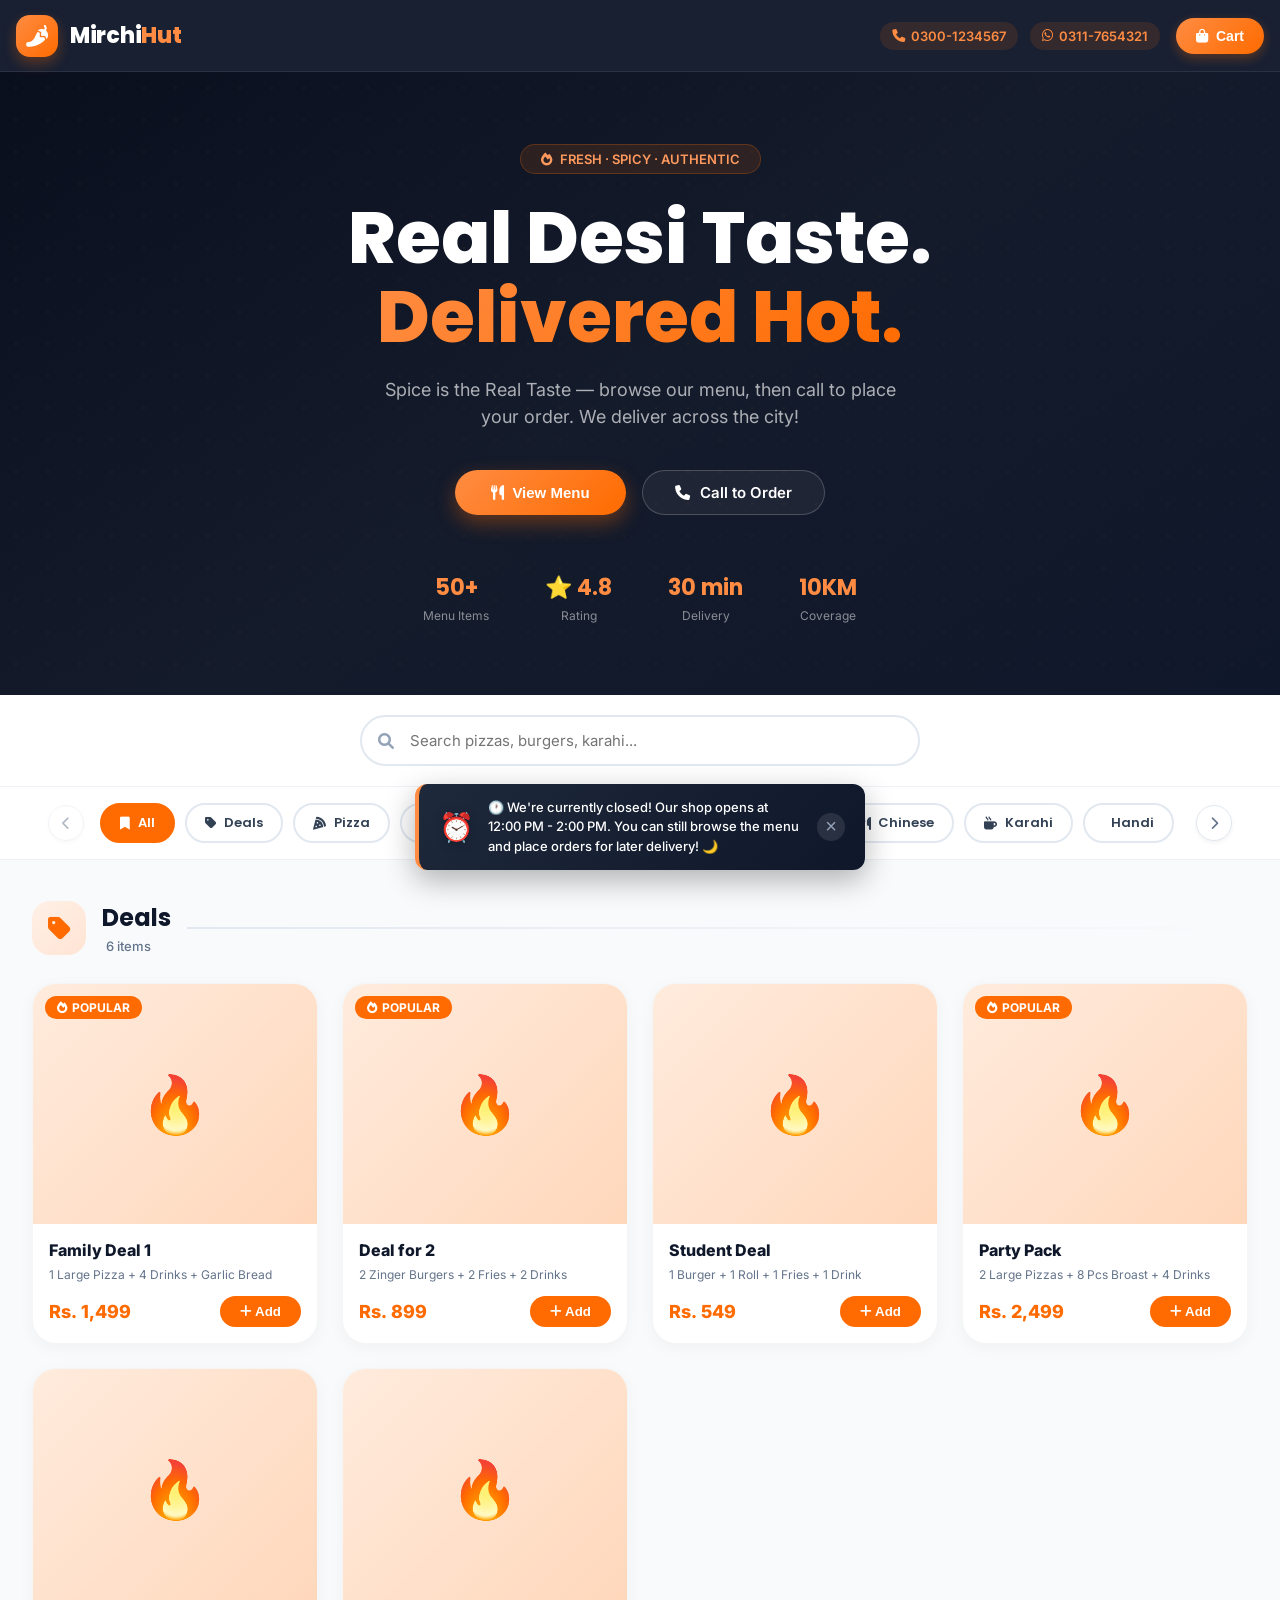
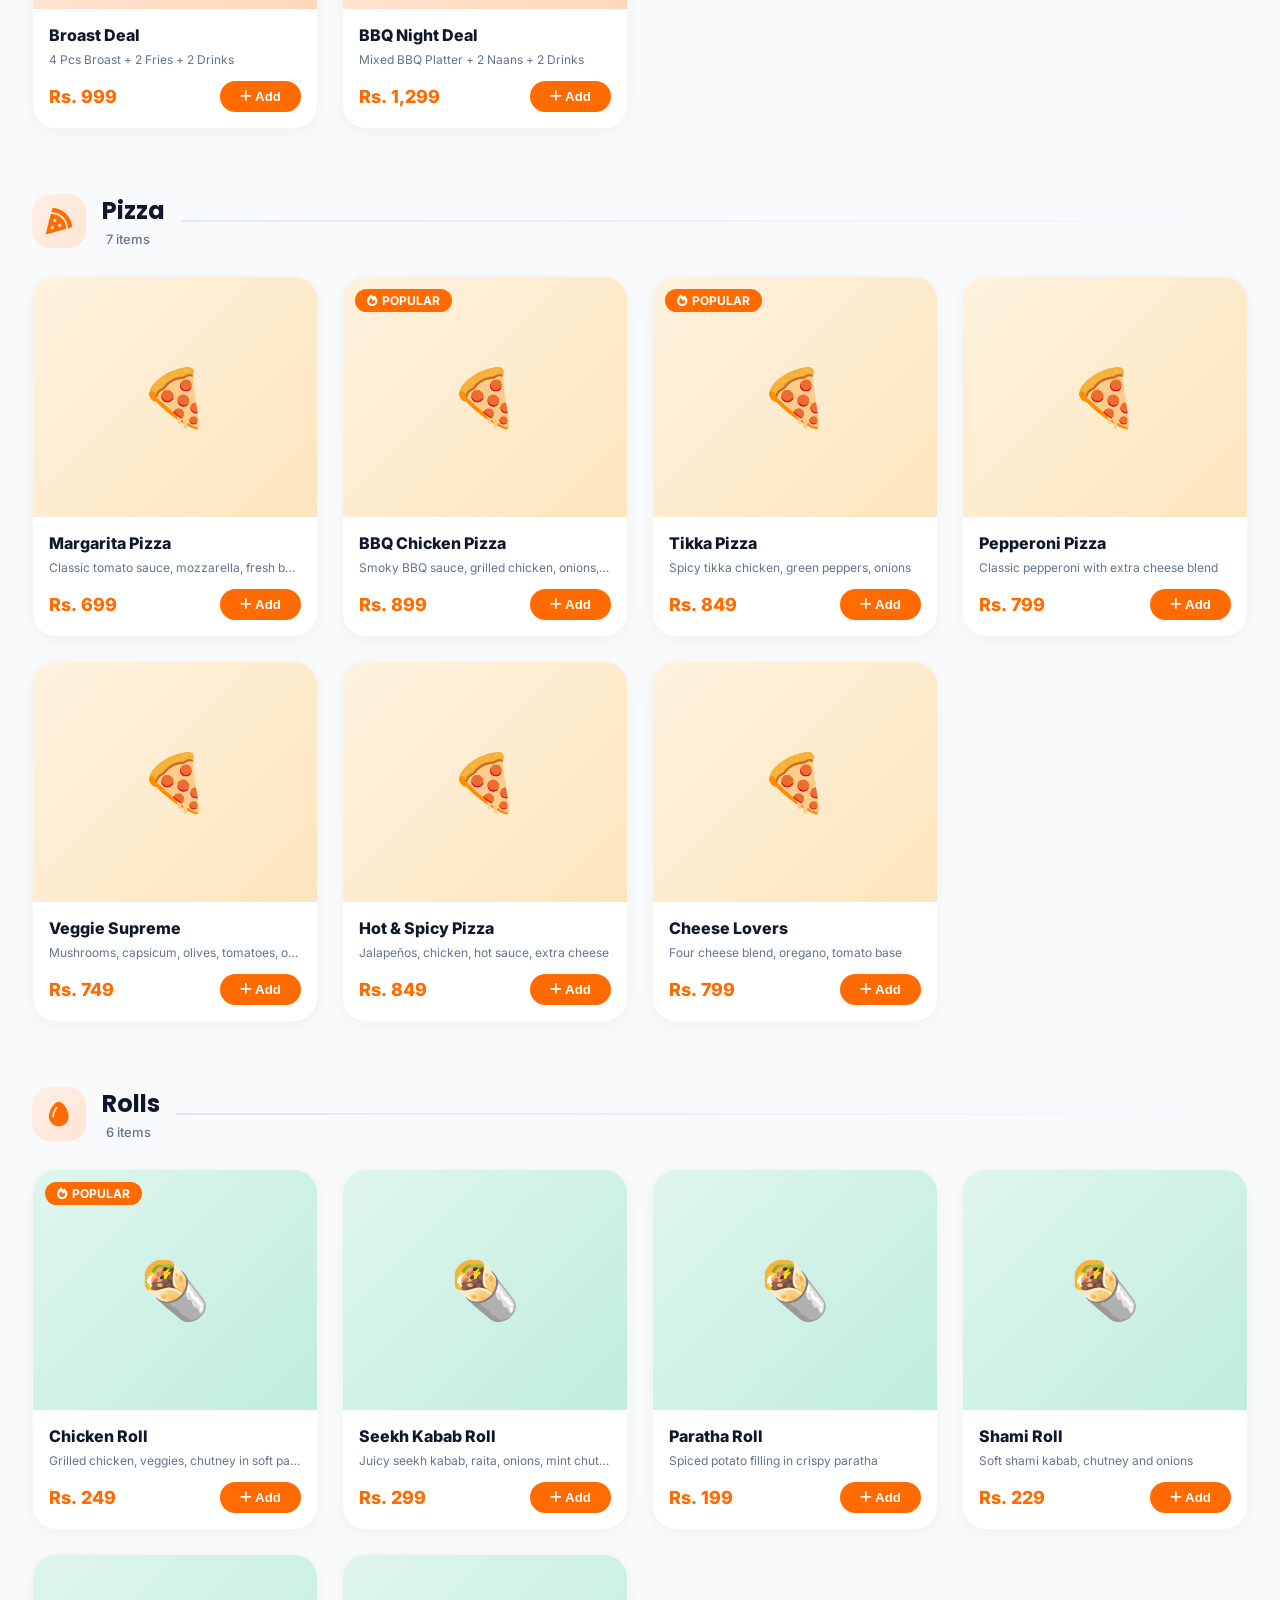
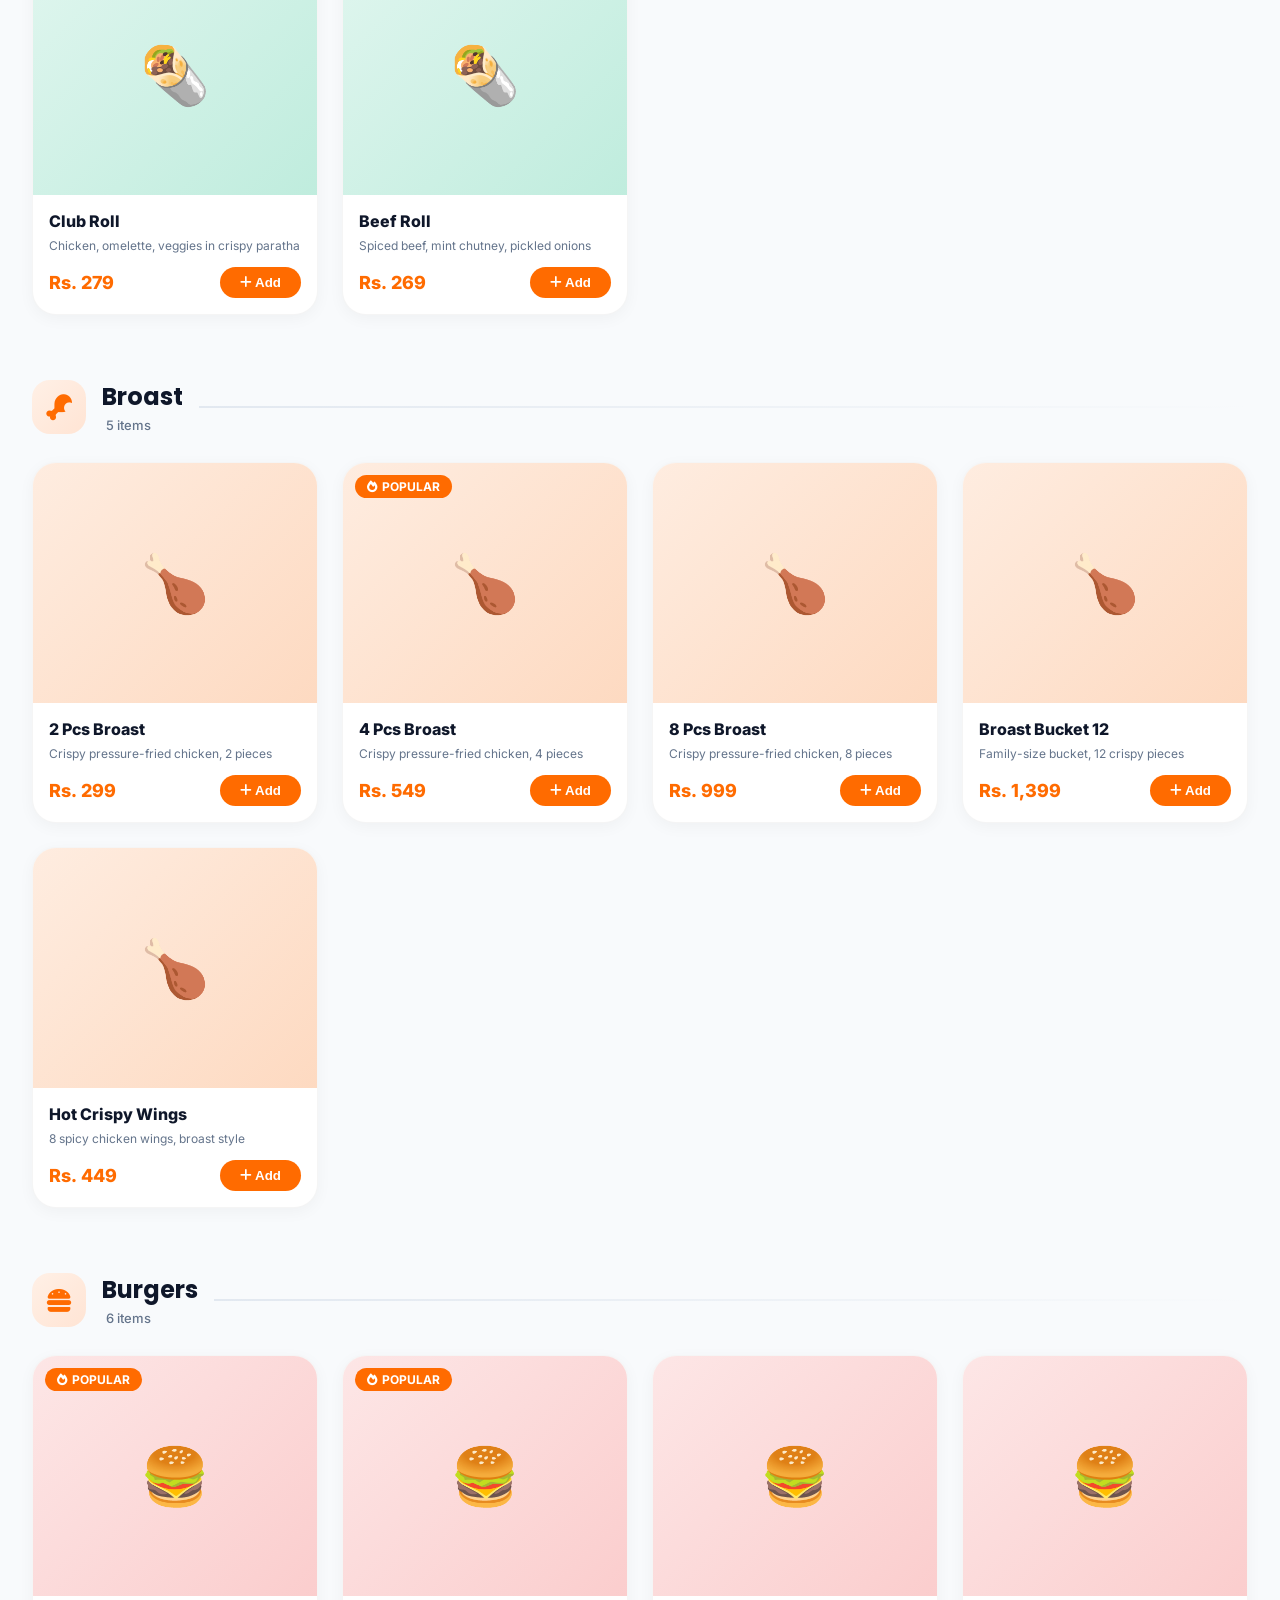
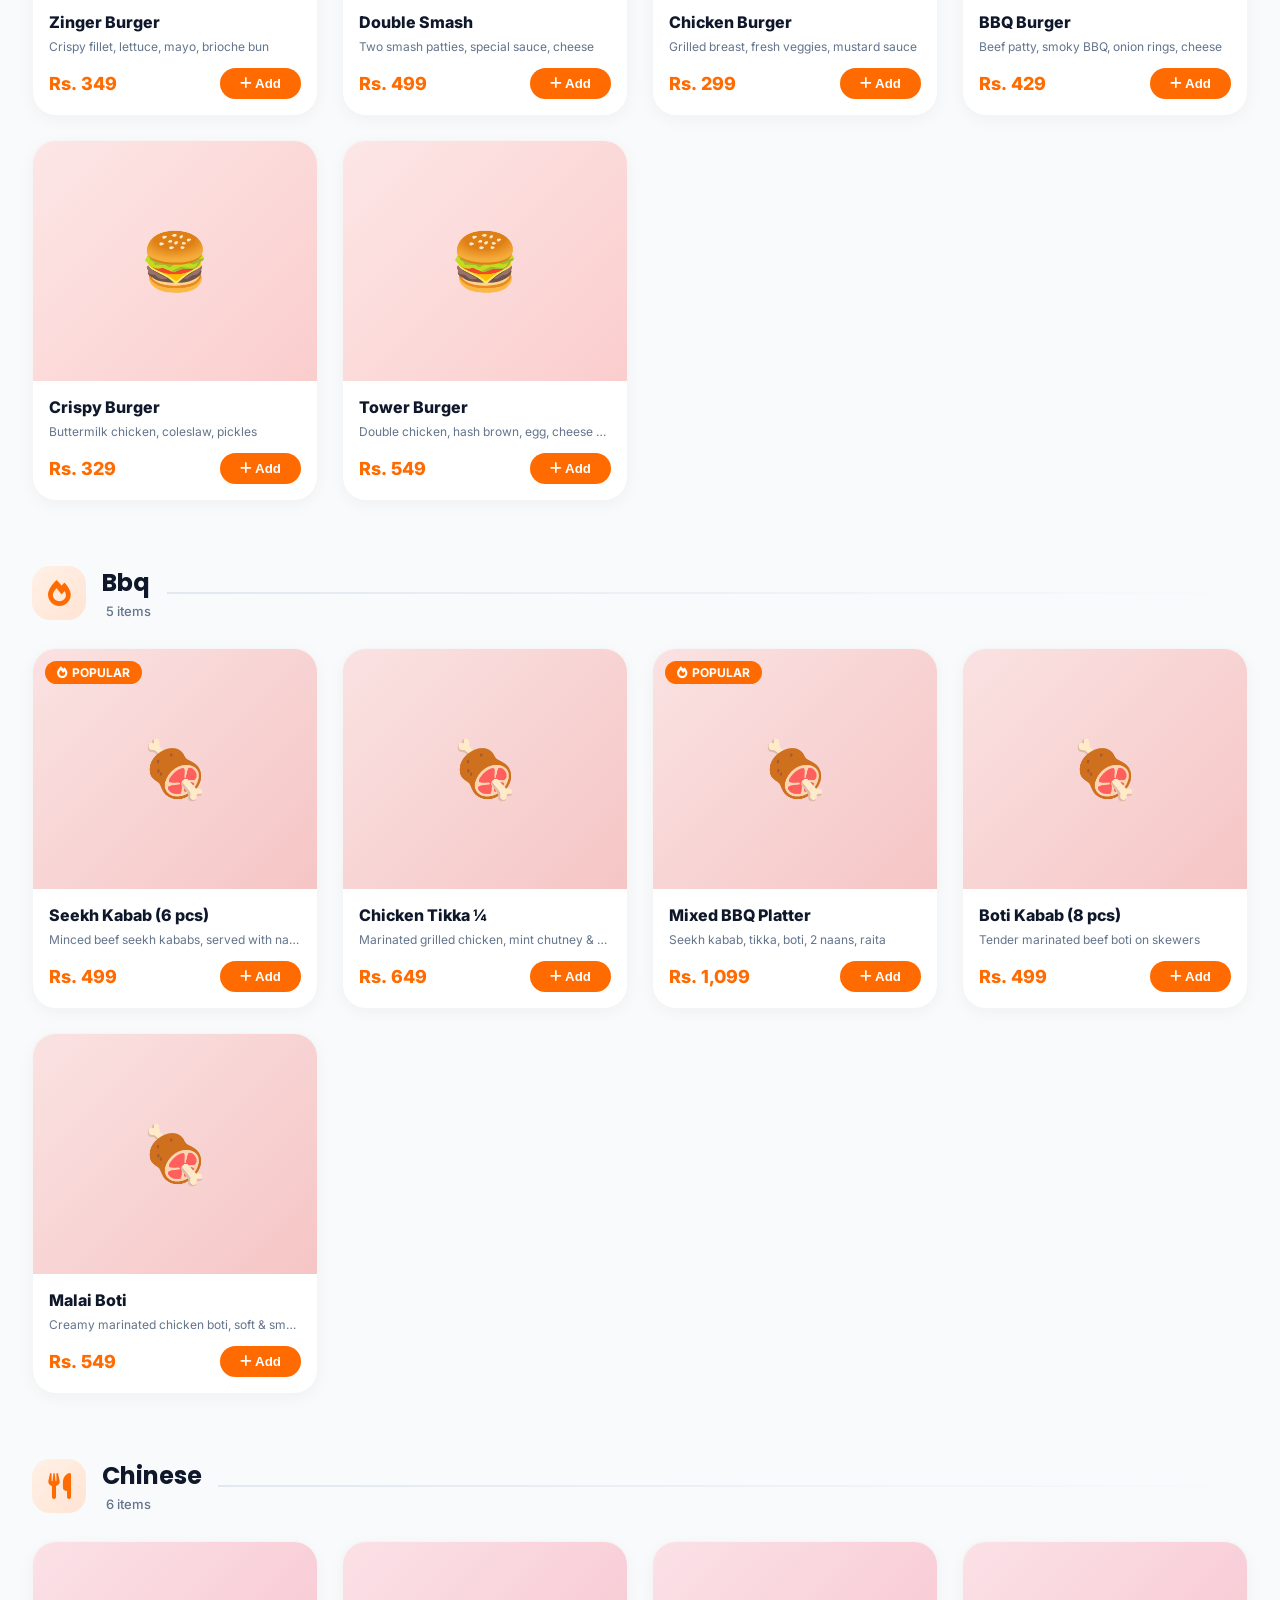
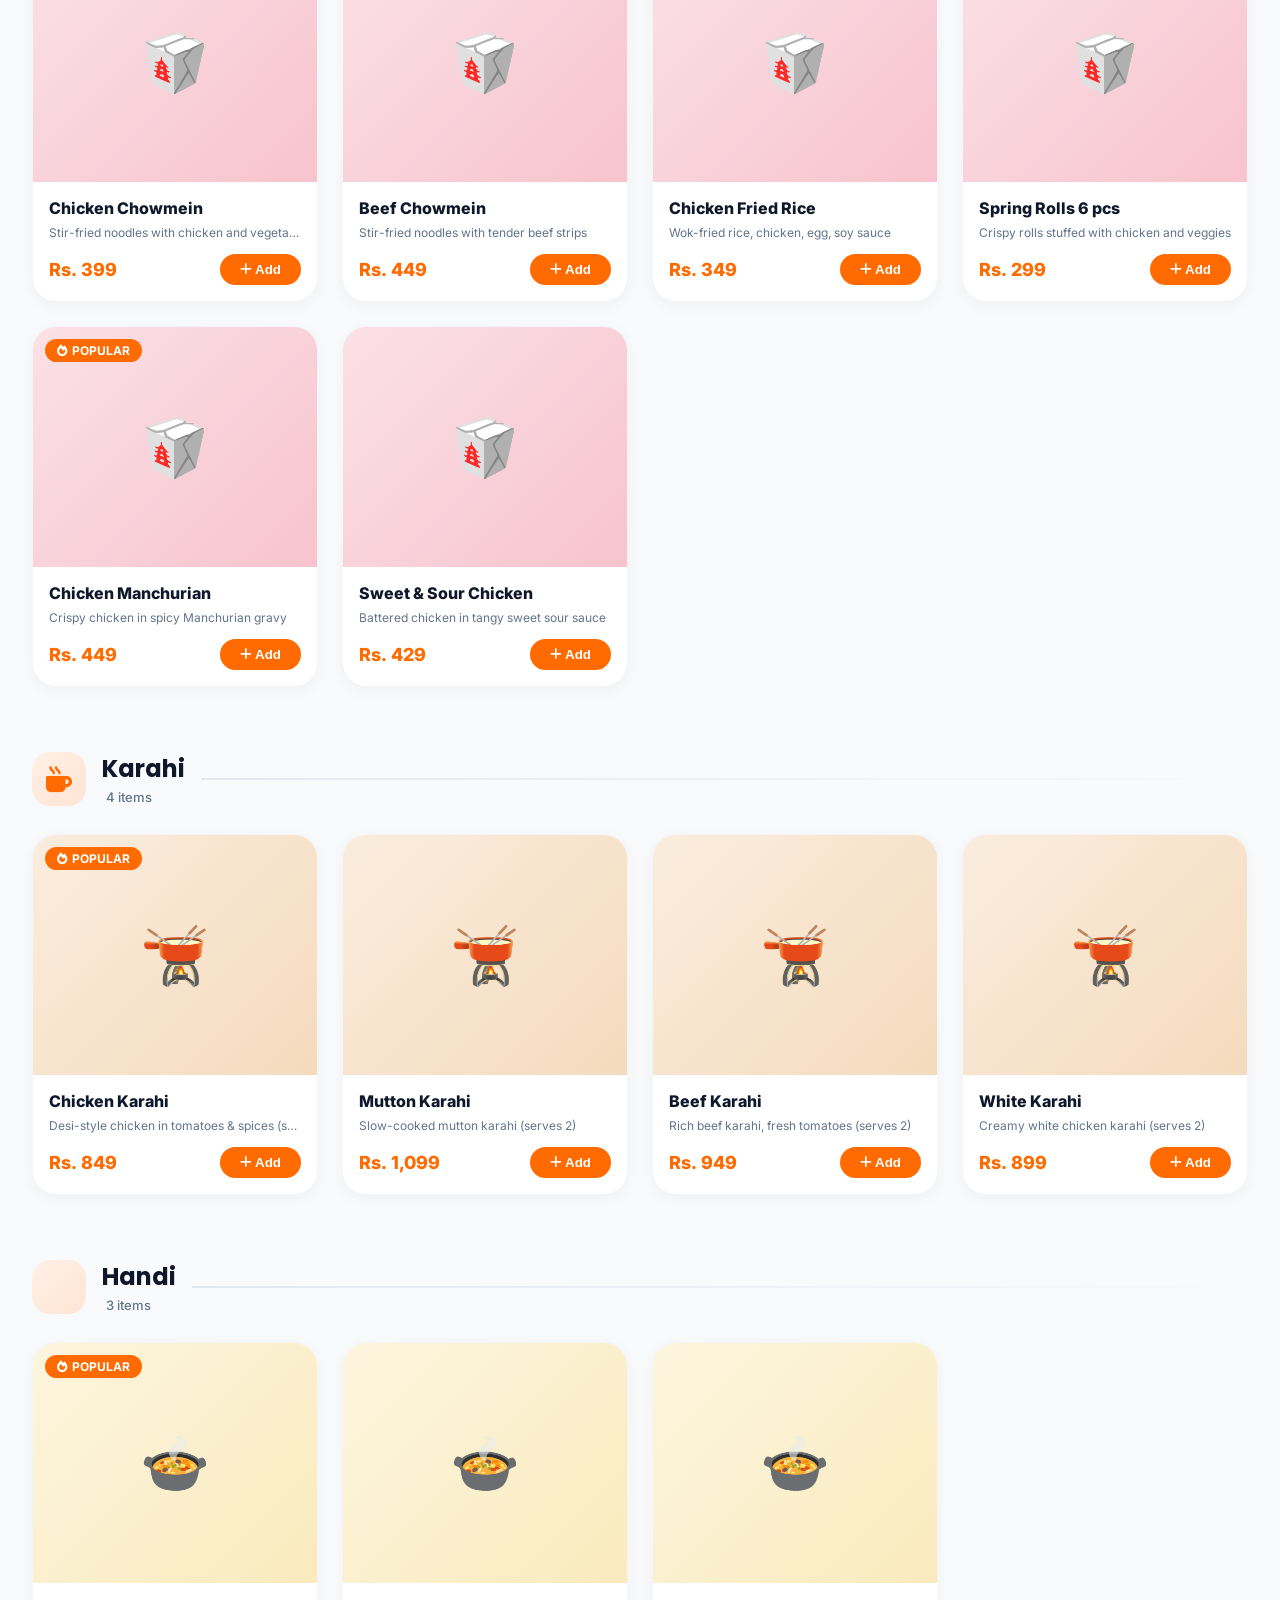
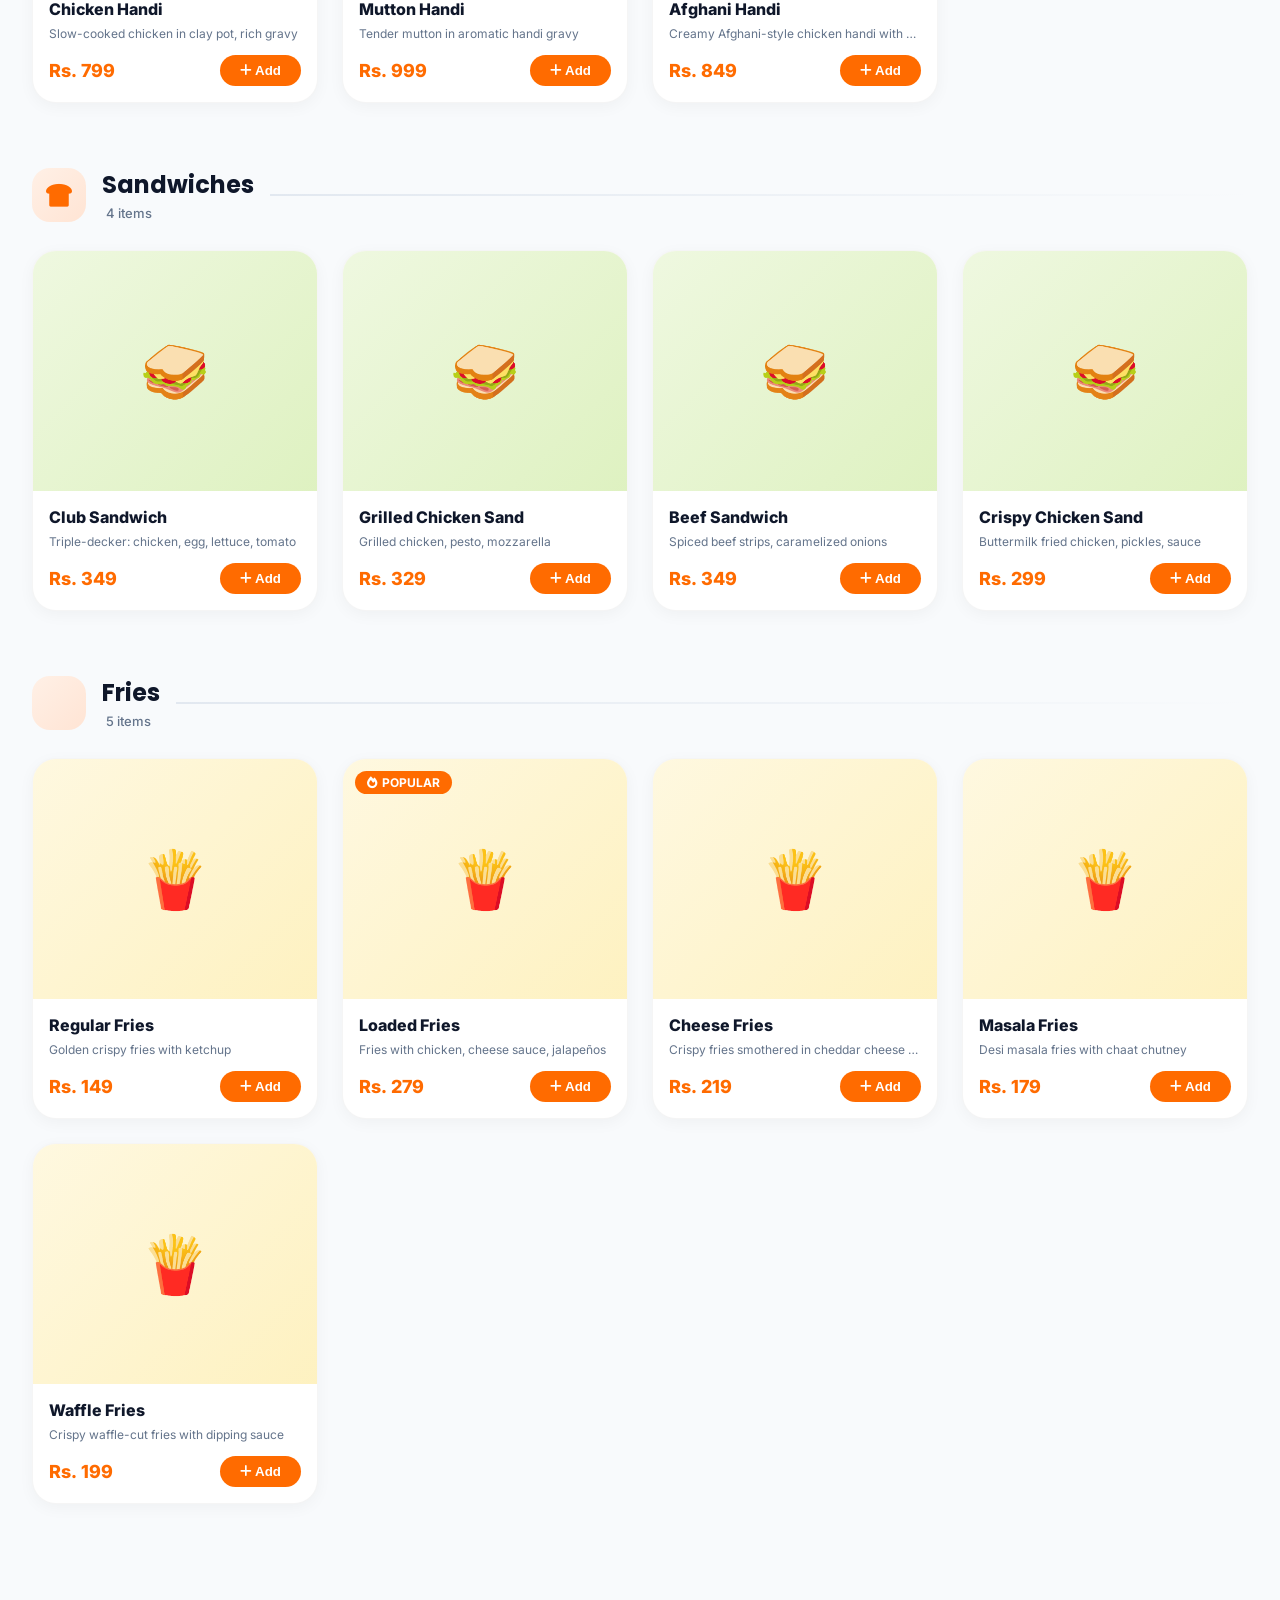
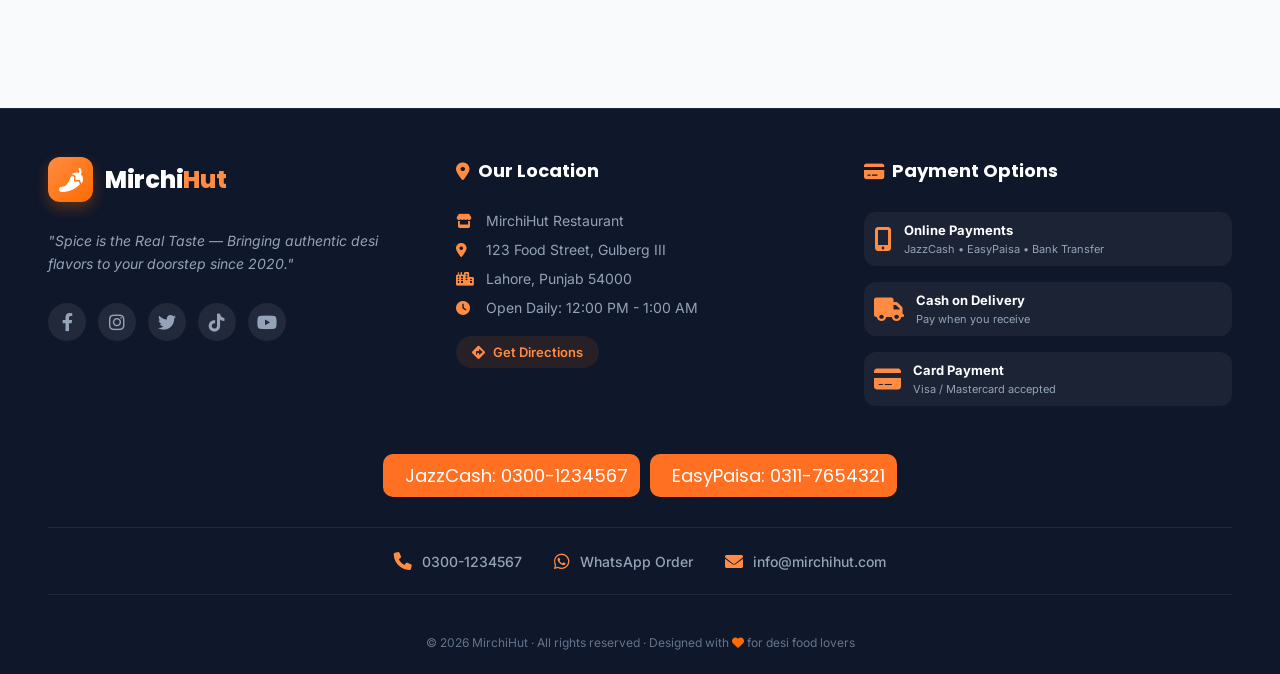
==== index.html @ aa1eb2e1 "Initial commit" ====
<!DOCTYPE html>
<html lang="en">

<head>
    <meta charset="UTF-8">
    <meta name="viewport" content="width=device-width, initial-scale=1.0, viewport-fit=cover">
    <title>MirchiHut | Premium Desi Fast Food</title>
    <!-- Google Fonts: Poppins & Inter -->
    <link
        href="https://fonts.googleapis.com/css2?family=Inter:opsz,wght@14..32,400;14..32,500;14..32,600;14..32,700;14..32,800&family=Poppins:wght@600;700;800;900&display=swap"
        rel="stylesheet">
    <!-- Font Awesome 6 (Free Icons) -->
    <link rel="stylesheet" href="https://cdnjs.cloudflare.com/ajax/libs/font-awesome/6.0.0-beta3/css/all.min.css">
    <!-- Main Stylesheet -->
    <link rel="stylesheet" href="style.css">
</head>

<body>
    <!-- Static Header -->
    <header id="mainHeader">
        <div class="header-container">
            <a href="#" id="logoLink" class="logo-link">
                <div class="logo-icon">
                    <i class="fas fa-pepper-hot"></i>
                </div>
                <span class="logo-text">Mirchi<span class="logo-highlight">Hut</span></span>
            </a>

            <div class="header-actions">
                <div class="contact-numbers desktop-only">
                    <a href="tel:0300-1234567" class="contact-link"><i class="fas fa-phone-alt"></i> 0300-1234567</a>
                    <a href="tel:0311-7654321" class="contact-link"><i class="fab fa-whatsapp"></i> 0311-7654321</a>
                </div>
                <button id="cartOpenBtn" class="cart-btn">
                    <i class="fas fa-shopping-bag"></i>
                    <span class="cart-text desktop-only">Cart</span>
                    <span id="cartBadge" class="cart-badge">0</span>
                </button>
                <button id="hamburgerBtn" class="hamburger-btn mobile-only"><i class="fas fa-bars"></i></button>
            </div>
        </div>
    </header>

    <!-- Mobile Drawer (hidden by default, shown via JS) -->
    <div id="mobileDrawer" class="mobile-drawer" style="display: none;">
        <div class="drawer-overlay"></div>
        <div class="drawer-content">
            <div class="drawer-header">
                <span class="drawer-logo"><i class="fas fa-pepper-hot"></i> MirchiHut</span>
                <button id="closeMobileNav" class="close-drawer-btn"><i class="fas fa-times"></i></button>
            </div>
            <div id="mobileNavLinks" class="drawer-links"></div>
            <div class="drawer-footer">
                <a href="tel:0300-1234567" class="drawer-contact"><i class="fas fa-phone-alt"></i> 0300-1234567</a>
                <a href="tel:0311-7654321" class="drawer-contact"><i class="fab fa-whatsapp"></i> 0311-7654321</a>
            </div>
        </div>
    </div>

    <!-- Static Hero Section -->
    <section id="heroSection" class="hero-section">
        <div class="hero-bg-pattern"></div>
        <div class="hero-content">
            <div class="hero-badge"><i class="fas fa-fire"></i> FRESH · SPICY · AUTHENTIC</div>
            <h1 class="hero-title">Real Desi Taste.<br /><span class="hero-highlight">Delivered Hot.</span></h1>
            <p class="hero-subtitle">Spice is the Real Taste — browse our menu, then call to place your order. We
                deliver across the city!</p>
            <div class="hero-buttons">
                <button id="heroMenuBtn" class="btn-primary"><i class="fas fa-utensils"></i> View Menu</button>
                <a href="tel:0300-1234567" class="btn-secondary"><i class="fas fa-phone-alt"></i> Call to Order</a>
            </div>
            <div class="hero-stats">
                <div><span class="stat-value">50+</span><span class="stat-label">Menu Items</span></div>
                <div><span class="stat-value">⭐ 4.8</span><span class="stat-label">Rating</span></div>
                <div><span class="stat-value">30 min</span><span class="stat-label">Delivery</span></div>
                <div><span class="stat-value">10KM</span><span class="stat-label">Coverage</span></div>
            </div>
        </div>
    </section>

    <!-- Static Search Bar -->
    <div class="search-section">
        <div class="search-container">
            <i class="fas fa-search search-icon"></i>
            <input type="text" id="searchInput" placeholder="Search pizzas, burgers, karahi..." class="search-input">
            <button id="clearSearch" class="clear-search-btn" style="display: none;"><i
                    class="fas fa-times"></i></button>
        </div>
    </div>

    <!-- Static Category Filter Bar -->
    <div class="category-bar">
        <button class="category-scroll-btn left" id="categoryScrollLeft" aria-label="Scroll left">
            <i class="fas fa-chevron-left"></i>
        </button>
        <div id="categoryFilters" class="category-filters no-scrollbar"></div>
        <button class="category-scroll-btn right" id="categoryScrollRight" aria-label="Scroll right">
            <i class="fas fa-chevron-right"></i>
        </button>
    </div>

    <!-- Dynamic Menu Container (populated by JS) -->
    <main id="menuContainer" class="menu-container">
        <div class="loading-spinner"><i class="fas fa-spinner fa-pulse"></i> Loading menu...</div>
    </main>

    <!-- Static Footer -->
    <!-- Enhanced Footer -->
    <footer class="site-footer">
        <div class="footer-container">
            <div class="footer-grid">
                <!-- Brand & Motto Column -->
                <div class="footer-column">
                    <div class="footer-logo">
                        <div class="logo-icon">
                            <i class="fas fa-pepper-hot"></i>
                        </div>
                        <span class="logo-text">Mirchi<span class="logo-highlight">Hut</span></span>
                    </div>
                    <p class="footer-motto">"Spice is the Real Taste — Bringing authentic desi flavors to your doorstep
                        since 2020."</p>
                    <div class="footer-social">
                        <a href="#" class="social-link" aria-label="Facebook"><i class="fab fa-facebook-f"></i></a>
                        <a href="#" class="social-link" aria-label="Instagram"><i class="fab fa-instagram"></i></a>
                        <a href="#" class="social-link" aria-label="Twitter"><i class="fab fa-twitter"></i></a>
                        <a href="#" class="social-link" aria-label="TikTok"><i class="fab fa-tiktok"></i></a>
                        <a href="#" class="social-link" aria-label="YouTube"><i class="fab fa-youtube"></i></a>
                    </div>
                </div>

                <!-- Shop Location Column -->
                <div class="footer-column">
                    <h3 class="footer-title"><i class="fas fa-map-marker-alt"></i> Our Location</h3>
                    <div class="footer-address">
                        <p><i class="fas fa-store"></i> MirchiHut Restaurant</p>
                        <p><i class="fas fa-location-dot"></i> 123 Food Street, Gulberg III</p>
                        <p><i class="fas fa-city"></i> Lahore, Punjab 54000</p>
                        <p><i class="fas fa-clock"></i> Open Daily: 12:00 PM - 1:00 AM</p>
                    </div>
                    <div class="footer-map">
                        <a href="#" class="map-link"><i class="fas fa-directions"></i> Get Directions</a>
                    </div>
                </div>

                <!-- Payment Methods Column -->
                <div class="footer-column">
                    <h3 class="footer-title"><i class="fas fa-credit-card"></i> Payment Options</h3>
                    <div class="payment-methods">
                        <div class="payment-item">
                            <i class="fas fa-mobile-alt"></i>
                            <div>
                                <strong>Online Payments</strong>
                                <span>JazzCash • EasyPaisa • Bank Transfer</span>
                            </div>
                        </div>
                        <div class="payment-item">
                            <i class="fas fa-truck"></i>
                            <div>
                                <strong>Cash on Delivery</strong>
                                <span>Pay when you receive</span>
                            </div>
                        </div>
                        <div class="payment-item">
                            <i class="fas fa-credit-card"></i>
                            <div>
                                <strong>Card Payment</strong>
                                <span>Visa / Mastercard accepted</span>
                            </div>
                        </div>
                    </div>
                </div>

                <!-- Quick Links & Contact Column -->
                <!-- <div class="footer-column">
                    <h3 class="footer-title"><i class="fas fa-link"></i> Quick Links</h3>
                    <ul class="footer-links">
                        <li><a href="#heroSection"><i class="fas fa-home"></i> Home</a></li>
                        <li><a href="#" id="footerMenuLink"><i class="fas fa-utensils"></i> Our Menu</a></li>
                        <li><a href="#"><i class="fas fa-tag"></i> Offers & Deals</a></li>
                        <li><a href="#"><i class="fas fa-star"></i> Reviews</a></li>
                        <li><a href="#"><i class="fas fa-question-circle"></i> FAQ</a></li>
                        <li><a href="#"><i class="fas fa-shield-alt"></i> Privacy Policy</a></li>
                    </ul>
                </div> -->
            </div>
            <div class="qr-codes">
                <div class="qr-item">
                    <i class="fab fa-jazzcash"></i>
                    <span>JazzCash: 0300-1234567</span>
                </div>
                <div class="qr-item">
                    <i class="fab fa-easypaisa"></i>
                    <span>EasyPaisa: 0311-7654321</span>
                </div>
            </div>

            <!-- Contact Bar -->
            <div class="footer-contact-bar">
                <div class="contact-item">
                    <i class="fas fa-phone-alt"></i>
                    <a href="tel:0300-1234567">0300-1234567</a>
                </div>
                <div class="contact-item">
                    <i class="fab fa-whatsapp"></i>
                    <a href="https://wa.me/923001234567">WhatsApp Order</a>
                </div>
                <div class="contact-item">
                    <i class="fas fa-envelope"></i>
                    <a href="mailto:info@mirchihut.com">info@mirchihut.com</a>
                </div>
            </div>

            <!-- Copyright -->
            <div class="footer-bottom">
                <p>&copy; 2026 MirchiHut · All rights reserved · Designed with <i class="fas fa-heart"
                        style="color: #ff6b00;"></i> for desi food lovers</p>
            </div>
        </div>
    </footer>

    <!-- Cart Sidebar (hidden by default) -->
    <div id="cartSidebar" class="cart-sidebar" style="display: none;">
        <div class="cart-overlay"></div>
        <div class="cart-content">
            <div class="cart-header">
                <h3><i class="fas fa-shopping-bag"></i> Your Cart</h3>
                <button id="closeCartBtn" class="close-drawer-btn"><i class="fas fa-times"></i></button>
            </div>
            <div id="cartItemsList" class="cart-items-list"></div>
            <div class="cart-footer">
                <div class="cart-total">
                    <span>Total:</span>
                    <span id="cartTotalAmount">Rs. 0</span>
                </div>

                <!-- Checkout Form -->
                <div class="checkout-form" id="checkoutForm" style="display: none;">
                    <div class="form-group">
                        <label><i class="fas fa-user"></i> Full Name</label>
                        <input type="text" id="customerName" placeholder="Enter your full name" class="form-input">
                    </div>
                    <div class="form-group">
                        <label><i class="fas fa-map-marker-alt"></i> Delivery Address</label>
                        <textarea id="customerAddress" placeholder="Enter your complete delivery address"
                            class="form-textarea" rows="2"></textarea>
                    </div>
                    <div class="form-group">
                        <label><i class="fas fa-comment"></i> Special Instructions (Optional)</label>
                        <textarea id="specialInstructions" placeholder="Any special requests?" class="form-textarea"
                            rows="2"></textarea>
                    </div>
                </div>

                <div class="cart-actions">
                    <button id="placeOrderBtn" class="btn-place-order" style="display: none;">
                        <i class="fas fa-check-circle"></i> Place Order
                    </button>
                    <a href="tel:0300-1234567" class="btn-call">
                        <i class="fas fa-phone-alt"></i> Call to Order
                    </a>
                </div>
            </div>
        </div>
    </div>

    <!-- Scroll to Top Button -->
    <button id="scrollTopBtn" class="scroll-top-btn" style="display: none;"><i class="fas fa-arrow-up"></i></button>

    <!-- Product Details Modal -->
    <div id="productModal" class="product-modal" style="display: none;">
        <div class="modal-overlay"></div>
        <div class="modal-container">
            <button class="modal-close-btn" id="closeModalBtn">
                <i class="fas fa-times"></i>
            </button>
            <div class="modal-content" id="modalContent">
                <!-- Dynamic content will be injected here -->
            </div>
        </div>
    </div>
    <!-- Order Confirmation Modal -->
    <div id="orderConfirmModal" class="order-confirm-modal" style="display: none;">
        <div class="order-confirm-overlay"></div>
        <div class="order-confirm-container">
            <button class="order-confirm-close" id="closeOrderConfirmBtn">
                <i class="fas fa-times"></i>
            </button>
            <div class="order-confirm-content" id="orderConfirmContent">
                <!-- Dynamic order slip will be injected here -->
            </div>
            <div class="order-confirm-actions">
                <button class="btn-cancel-order" id="cancelOrderBtn">
                    <i class="fas fa-times"></i> Cancel
                </button>
                <button class="btn-confirm-order" id="confirmOrderBtn">
                    <i class="fab fa-whatsapp"></i> Confirm & Send to WhatsApp
                </button>
            </div>
        </div>
    </div>
    <!-- Scripts -->
    <script src="product.js"></script>
    <script src="app.js"></script>
</body>

</html>
---- style.css ----
/* style.css */
* {
    margin: 0;
    padding: 0;
    box-sizing: border-box;
}

html {
    scroll-behavior: smooth;
}

body {
    font-family: 'Inter', sans-serif;
    background: #f8fafc;
    color: #0f172a;
    min-height: 100vh;
    overflow-x: hidden;
}

.fa-phone-alt {
    transform: rotate(90deg);
}

/* Custom scrollbar - softer */
::-webkit-scrollbar {
    width: 6px;
    height: 6px;
}

::-webkit-scrollbar-track {
    background: #f1f1f1;
    border-radius: 10px;
}

::-webkit-scrollbar-thumb {
    background: #ff8c42;
    border-radius: 10px;
}

::-webkit-scrollbar-thumb:hover {
    background: #e07c2e;
}

/* Animations */
@keyframes fadeIn {
    from {
        opacity: 0;
    }

    to {
        opacity: 1;
    }
}

@keyframes slideUp {
    from {
        opacity: 0;
        transform: translateY(20px);
    }

    to {
        opacity: 1;
        transform: translateY(0);
    }
}

@keyframes slideRight {
    from {
        transform: translateX(-100%);
    }

    to {
        transform: translateX(0);
    }
}

.fade-in {
    animation: fadeIn 0.3s ease forwards;
}

.slide-up {
    animation: slideUp 0.4s cubic-bezier(0.2, 0.9, 0.4, 1.1) forwards;
}

.no-scrollbar::-webkit-scrollbar {
    display: none;
}

.no-scrollbar {
    scrollbar-width: none;
    -ms-overflow-style: none;
}

/* Responsive */
@media (max-width: 640px) {
    .desktop-only {
        display: none !important;
    }

    .mobile-only {
        display: flex !important;
    }
}

@media (min-width: 641px) {
    .mobile-only {
        display: none !important;
    }
}

button,
a {
    -webkit-tap-highlight-color: transparent;
}

/* Header - softer glass effect */
#mainHeader {
    position: fixed;
    top: 0;
    left: 0;
    right: 0;
    height: 72px;
    z-index: 100;
    background: rgba(15, 23, 42, 0.96);
    backdrop-filter: blur(12px);
    transition: all 0.3s ease;
    border-bottom: 1px solid rgba(255, 255, 255, 0.08);
}

#mainHeader.scrolled {
    background: rgba(15, 23, 42, 0.98);
    box-shadow: 0 8px 28px rgba(0, 0, 0, 0.12);
}

.header-container {
    display: flex;
    align-items: center;
    justify-content: space-between;
    padding: 0 clamp(20px, 5vw, 48px);
    height: 100%;
    gap: 20px;
}

.logo-link {
    display: flex;
    align-items: center;
    gap: 12px;
    text-decoration: none;
    flex-shrink: 0;
}

.logo-icon {
    width: 42px;
    height: 42px;
    border-radius: 14px;
    background: linear-gradient(135deg, #ff8c42, #ff6b00);
    display: flex;
    align-items: center;
    justify-content: center;
    box-shadow: 0 6px 14px rgba(255, 107, 0, 0.3);
}

.logo-icon i {
    font-size: 22px;
    color: white;
}

.logo-text {
    font-family: 'Poppins', sans-serif;
    font-weight: 800;
    font-size: 22px;
    color: #fff;
    letter-spacing: -0.3px;
}

.logo-highlight {
    color: #ff8c42;
}

/* 
.desktop-nav {
    display: flex;
    gap: 6px;
    flex: 1;
    justify-content: center;
}

.nav-desk-btn {
    background: none;
    border: none;
    color: rgba(255, 255, 255, 0.7);
    font-size: 14px;
    font-weight: 500;
    cursor: pointer;
    padding: 8px 16px;
    border-radius: 40px;
    transition: all 0.2s ease;
    white-space: nowrap;
    font-family: 'Inter', sans-serif;
    display: inline-flex;
    align-items: center;
    gap: 8px;
}

.nav-desk-btn:hover {
    color: #ff8c42;
    background: rgba(255, 107, 0, 0.12);
    transform: translateY(-1px);
} */

.header-actions {
    display: flex;
    align-items: center;
    gap: 16px;
    flex-shrink: 0;
}

.contact-numbers {
    display: flex;
    gap: 12px;
    align-items: center;
}

.contact-link {
    color: #ff8c42;
    font-size: 13px;
    font-weight: 600;
    text-decoration: none;
    background: rgba(255, 107, 0, 0.12);
    padding: 6px 12px;
    border-radius: 40px;
    transition: all 0.2s;
    display: inline-flex;
    align-items: center;
    gap: 6px;
}

.contact-link:hover {
    background: #ff8c42;
    color: #fff;
}

.cart-btn {
    position: relative;
    background: linear-gradient(135deg, #ff8c42, #ff6b00);
    border: none;
    border-radius: 40px;
    padding: 10px 20px;
    cursor: pointer;
    display: flex;
    align-items: center;
    gap: 8px;
    color: #fff;
    font-weight: 600;
    font-size: 14px;
    transition: all 0.25s ease;
    box-shadow: 0 4px 12px rgba(255, 107, 0, 0.3);
}

.cart-btn:hover {
    transform: translateY(-2px);
    box-shadow: 0 8px 20px rgba(255, 107, 0, 0.4);
}

.cart-badge {
    position: absolute;
    top: -6px;
    right: -6px;
    background: #ef4444;
    color: #fff;
    border-radius: 50%;
    width: 20px;
    height: 20px;
    font-size: 11px;
    font-weight: 800;
    display: flex;
    align-items: center;
    justify-content: center;
    border: 2px solid #0f172a;
}

.hamburger-btn {
    background: rgba(255, 255, 255, 0.08);
    border: none;
    color: #fff;
    font-size: 22px;
    cursor: pointer;
    width: 42px;
    height: 42px;
    border-radius: 12px;
    transition: background 0.2s;
    display: flex;
    align-items: center;
    justify-content: center;
}

/* Mobile Drawer */
.mobile-drawer {
    position: fixed;
    inset: 0;
    z-index: 200;
}

.drawer-overlay {
    position: absolute;
    inset: 0;
    background: rgba(0, 0, 0, 0.6);
    backdrop-filter: blur(4px);
}

.drawer-content {
    position: absolute;
    top: 0;
    left: 0;
    width: 300px;
    height: 100%;
    background: #0f172a;
    display: flex;
    flex-direction: column;
    box-shadow: 8px 0 32px rgba(0, 0, 0, 0.3);
    animation: slideRight 0.3s ease;
}

.drawer-header {
    padding: 24px 20px;
    border-bottom: 1px solid rgba(255, 255, 255, 0.08);
    display: flex;
    justify-content: space-between;
    align-items: center;
}

.drawer-logo {
    font-family: 'Poppins', sans-serif;
    font-weight: 800;
    color: #fff;
    font-size: 20px;
    display: flex;
    align-items: center;
    gap: 8px;
}

.close-drawer-btn {
    background: rgba(255, 255, 255, 0.08);
    border: none;
    color: #222;
    width: 36px;
    height: 36px;
    border-radius: 10px;
    cursor: pointer;
    font-size: 20px;
    display: flex;
    align-items: center;
    justify-content: center;
}

.drawer-links {
    overflow-y: auto;
    flex: 1;
    padding: 12px 0;
}

.drawer-footer {
    padding: 20px;
    border-top: 1px solid rgba(255, 255, 255, 0.08);
}

.drawer-contact {
    display: flex;
    align-items: center;
    gap: 10px;
    color: #fff;
    font-weight: 500;
    text-decoration: none;
    background: rgba(255, 107, 0, 0.15);
    padding: 12px 16px;
    border-radius: 14px;
    margin-bottom: 10px;
}

/* Hero - softer gradient */
.hero-section {
    margin-top: 72px;
    min-height: clamp(420px, 58vh, 560px);
    background: linear-gradient(145deg, #0a0f1e 0%, #141b2b 50%, #0f172a 100%);
    position: relative;
    overflow: hidden;
    display: flex;
    align-items: center;
    justify-content: center;
    padding: clamp(48px, 8vh, 80px) clamp(20px, 5vw, 60px);
}

.hero-bg-pattern {
    position: absolute;
    inset: 0;
    background-image: radial-gradient(rgba(255, 107, 0, 0.08) 1.5px, transparent 1.5px);
    background-size: 32px 32px;
    pointer-events: none;
}

.hero-content {
    position: relative;
    text-align: center;
    max-width: 720px;
}

.hero-badge {
    display: inline-flex;
    align-items: center;
    gap: 8px;
    background: rgba(255, 107, 0, 0.12);
    border: 1px solid rgba(255, 107, 0, 0.25);
    border-radius: 60px;
    padding: 6px 20px;
    margin-bottom: 24px;
    color: #ff9a5e;
    font-size: 13px;
    font-weight: 600;
}

.hero-title {
    font-family: 'Poppins', sans-serif;
    font-weight: 800;
    font-size: clamp(36px, 7vw, 72px);
    color: #fff;
    line-height: 1.1;
    margin-bottom: 20px;
}

.hero-highlight {
    background: linear-gradient(135deg, #ff8c42, #ff6b00);
    background-clip: text;
    -webkit-background-clip: text;
    color: transparent;
}

.hero-subtitle {
    color: rgba(255, 255, 255, 0.65);
    font-size: clamp(15px, 2.2vw, 18px);
    margin-bottom: 40px;
    max-width: 520px;
    margin-left: auto;
    margin-right: auto;
    line-height: 1.5;
}

.hero-buttons {
    display: flex;
    gap: 16px;
    justify-content: center;
    flex-wrap: wrap;
}

.btn-primary {
    background: linear-gradient(135deg, #ff8c42, #ff6b00);
    color: #fff;
    border: none;
    padding: 14px 36px;
    border-radius: 60px;
    font-size: 15px;
    font-weight: 600;
    cursor: pointer;
    transition: all 0.25s ease;
    box-shadow: 0 8px 20px rgba(255, 107, 0, 0.35);
    display: inline-flex;
    align-items: center;
    gap: 8px;
}

.btn-primary:hover {
    transform: translateY(-3px);
    box-shadow: 0 12px 28px rgba(255, 107, 0, 0.45);
}

.btn-secondary {
    background: rgba(255, 255, 255, 0.05);
    color: #fff;
    border: 1.5px solid rgba(255, 255, 255, 0.2);
    padding: 12px 32px;
    border-radius: 60px;
    font-size: 15px;
    font-weight: 600;
    text-decoration: none;
    display: inline-flex;
    align-items: center;
    gap: 10px;
    transition: all 0.2s;
}

.btn-secondary:hover {
    background: rgba(255, 255, 255, 0.12);
    border-color: rgba(255, 107, 0, 0.5);
}

.hero-stats {
    display: flex;
    gap: clamp(24px, 5vw, 56px);
    margin-top: 56px;
    justify-content: center;
    flex-wrap: wrap;
}

.stat-value {
    font-family: 'Poppins', sans-serif;
    font-weight: 700;
    font-size: 22px;
    color: #ff8c42;
}

.stat-label {
    color: rgba(255, 255, 255, 0.5);
    font-size: 12px;
    margin-top: 4px;
    display: block;
}

/* Search Section */
.search-section {
    background: #fff;
    padding: 20px clamp(20px, 5vw, 48px);
    box-shadow: 0 2px 12px rgba(0, 0, 0, 0.04);
    border-bottom: 1px solid #eef2f6;
}

.search-container {
    max-width: 560px;
    margin: 0 auto;
    position: relative;
}

.search-icon {
    position: absolute;
    left: 18px;
    top: 50%;
    transform: translateY(-50%);
    color: #94a3b8;
    font-size: 16px;
}

.search-input {
    width: 100%;
    padding: 14px 48px 14px 48px;
    border: 2px solid #e2e8f0;
    border-radius: 60px;
    font-size: 15px;
    outline: none;
    transition: all 0.2s;
    background: #fff;
    font-family: 'Inter', sans-serif;
}

.search-input:focus {
    border-color: #ff8c42;
    box-shadow: 0 0 0 3px rgba(255, 107, 0, 0.1);
}

.clear-search-btn {
    position: absolute;
    right: 16px;
    top: 50%;
    transform: translateY(-50%);
    background: #f1f5f9;
    border: none;
    width: 28px;
    height: 28px;
    border-radius: 50%;
    cursor: pointer;
    color: #64748b;
    display: flex;
    align-items: center;
    justify-content: center;
}

/* Category Bar with Scroll Arrows */
.category-bar {
    position: sticky;
    top: 72px;
    z-index: 49;
    background: #fff;
    padding: 12px clamp(20px, 5vw, 48px);
    border-bottom: 1px solid #eef2f6;
    display: flex;
    align-items: center;
    gap: 12px;
}

.category-scroll-btn {
    flex-shrink: 0;
    width: 36px;
    height: 36px;
    border-radius: 50%;
    background: #fff;
    border: 1px solid #e2e8f0;
    color: #64748b;
    cursor: pointer;
    display: flex;
    align-items: center;
    justify-content: center;
    transition: all 0.2s ease;
    box-shadow: 0 2px 4px rgba(0, 0, 0, 0.05);
}

.category-scroll-btn:hover {
    background: #ff6b00;
    color: #fff;
    border-color: #ff6b00;
    transform: scale(1.05);
}

.category-scroll-btn:active {
    transform: scale(0.95);
}

.category-scroll-btn.left {
    margin-right: 4px;
}

.category-scroll-btn.right {
    margin-left: 4px;
}

.category-filters {
    display: flex;
    gap: 10px;
    overflow-x: auto;
    scroll-behavior: smooth;
    flex: 1;
    padding: 4px 0;
    /* scrollbar-width: thin; */
}

/* Hide scrollbar but keep functionality */
.category-filters::-webkit-scrollbar {
    height: 3px;
}

.category-filters::-webkit-scrollbar-track {
    background: #f1f1f1;
    border-radius: 10px;
}

.category-filters::-webkit-scrollbar-thumb {
    background: #ff8c42;
    border-radius: 10px;
}

/* Hide arrows on mobile if needed, but we'll keep them */
@media (max-width: 640px) {
    .category-scroll-btn {
        width: 32px;
        height: 32px;
    }

    .category-scroll-btn i {
        font-size: 12px;
    }
}

/* Menu Container */
.menu-container {
    max-width: 1280px;
    margin: 0 auto;
    padding: 40px clamp(16px, 4vw, 32px) 80px;
}

.loading-spinner {
    text-align: center;
    padding: 100px 20px;
    color: #94a3b8;
}

/* Section Styles */
.menu-section {
    margin-bottom: 64px;
    scroll-margin-top: 140px;
}

.section-header {
    display: flex;
    align-items: center;
    gap: 16px;
    margin-bottom: 28px;
}

.section-icon {
    width: 54px;
    height: 54px;
    border-radius: 18px;
    background: linear-gradient(135deg, #fff0e6, #ffe4d4);
    display: flex;
    align-items: center;
    justify-content: center;
    font-size: 26px;
    color: #ff6b00;
}

.section-title {
    font-family: 'Poppins', sans-serif;
    font-weight: 700;
    font-size: 24px;
    color: #0f172a;
}

.section-count {
    color: #64748b;
    font-size: 13px;
    font-weight: 500;
    margin-left: 4px;
}

.section-divider {
    flex: 1;
    height: 2px;
    background: linear-gradient(90deg, #e2e8f0, transparent);
}

/* Products Grid */
.products-grid {
    display: grid;
    grid-template-columns: repeat(auto-fill, minmax(260px, 1fr));
    gap: 24px;
}

/* Product Card - softer modern */
.product-card {
    background: #fff;
    border-radius: 24px;
    overflow: hidden;
    box-shadow: 0 4px 16px rgba(0, 0, 0, 0.04);
    transition: all 0.3s cubic-bezier(0.2, 0, 0, 1);
    border: 1px solid rgba(0, 0, 0, 0.04);
}

.product-card:hover {
    transform: translateY(-6px);
    box-shadow: 0 24px 48px rgba(0, 0, 0, 0.1);
}

/* Cart Sidebar - Base styles (animation handled above) */
.cart-sidebar {
    position: fixed;
    inset: 0;
    z-index: 150;
}

.cart-overlay {
    position: absolute;
    inset: 0;
}

.cart-content {
    position: absolute;
    top: 0;
    right: 0;
    width: 100%;
    max-width: 420px;
    height: 100%;
    background: #fff;
    display: flex;
    flex-direction: column;
    box-shadow: -8px 0 32px rgba(0, 0, 0, 0.15);
}

.cart-header {
    padding: 24px;
    border-bottom: 1px solid #f0f2f5;
    display: flex;
    justify-content: space-between;
    align-items: center;
}

.cart-header h3 {
    display: flex;
    align-items: center;
    gap: 8px;
}

.cart-items-list {
    flex: 1;
    overflow-y: auto;
    padding: 20px;
}

.cart-footer {
    padding: 24px;
    border-top: 1px solid #f0f2f5;
}

.cart-total {
    display: flex;
    justify-content: space-between;
    font-size: 20px;
    font-weight: 700;
    margin-bottom: 20px;
}

.cart-actions {
    display: flex;
    gap: 12px;
}

.btn-checkout i {
    font-size: 2.4rem;
}

.btn-checkout,
.btn-call {
    flex: 1;
    text-align: center;
    padding: 14px;
    border-radius: 8px;
    text-decoration: none;
    font-weight: 600;
    font-size: 16px;
    transition: all 0.2s;
    display: inline-flex;
    align-items: center;
    justify-content: center;
    gap: 8px;
}

.btn-checkout {
    background: #25D366;
    color: #fff;
}

.btn-call {
    background: #ff6b00;
    color: #fff;
}

.btn-checkout:hover {
    background: #1bbb57;
}

.btn-call:hover {
    background: #df6004;
}

/* Scroll Top Button */
.scroll-top-btn {
    position: fixed;
    bottom: 28px;
    right: 28px;
    width: 52px;
    height: 52px;
    border-radius: 60px;
    background: #ff6b00;
    color: #fff;
    border: none;
    font-size: 22px;
    cursor: pointer;
    box-shadow: 0 6px 16px rgba(0, 0, 0, 0.2);
    z-index: 90;
    transition: all 0.2s;
    display: flex;
    align-items: center;
    justify-content: center;
}

.scroll-top-btn:hover {
    transform: scale(1.08);
    background: #ff8c42;
}

/* Empty State */
.empty-state {
    text-align: center;
    padding: 80px 20px;
    background: #fff;
    border-radius: 32px;
}

.empty-emoji {
    font-size: 64px;
    margin-bottom: 16px;
}

.empty-title {
    font-family: 'Poppins', sans-serif;
    font-size: 22px;
    margin-bottom: 8px;
}

.empty-text {
    color: #64748b;
}

.clear-filters-btn {
    background: #ff6b00;
    color: #fff;
    border: none;
    padding: 12px 28px;
    border-radius: 60px;
    font-weight: 600;
    cursor: pointer;
    margin-top: 20px;
}

/* Enhanced Footer Styles */
.site-footer {
    background: #0f172a;
    padding: 0;
    margin-top: 60px;
    border-top: 1px solid #1e293b;
}

.footer-container {
    max-width: 1280px;
    margin: 0 auto;
    padding: 48px clamp(20px, 5vw, 48px) 24px;
}

.footer-grid {
    display: grid;
    grid-template-columns: repeat(auto-fit, minmax(250px, 1fr));
    gap: 40px;
    margin-bottom: 48px;
}

.footer-column {
    display: flex;
    flex-direction: column;
    gap: 20px;
}

/* Footer Logo */
.footer-logo {
    display: flex;
    align-items: center;
    gap: 12px;
    margin-bottom: 8px;
}

.footer-logo .logo-icon {
    width: 45px;
    height: 45px;
    border-radius: 12px;
    background: linear-gradient(135deg, #ff8c42, #ff6b00);
    display: flex;
    align-items: center;
    justify-content: center;
}

.footer-logo .logo-icon i {
    font-size: 24px;
    color: white;
}

.footer-logo .logo-text {
    font-family: 'Poppins', sans-serif;
    font-weight: 800;
    font-size: 24px;
    color: #fff;
}

.footer-motto {
    color: #94a3b8;
    font-size: 14px;
    line-height: 1.6;
    font-style: italic;
    margin: 0;
}

/* Social Links */
.footer-social {
    display: flex;
    gap: 12px;
    margin-top: 8px;
}

.social-link {
    width: 38px;
    height: 38px;
    border-radius: 50%;
    background: rgba(255, 255, 255, 0.08);
    display: flex;
    align-items: center;
    justify-content: center;
    color: #94a3b8;
    text-decoration: none;
    transition: all 0.25s ease;
    font-size: 18px;
}

.social-link:hover {
    background: #ff6b00;
    color: #fff;
    transform: translateY(-3px);
}

/* Footer Titles */
.footer-title {
    font-family: 'Poppins', sans-serif;
    font-weight: 700;
    font-size: 18px;
    color: #fff;
    margin-bottom: 8px;
    display: flex;
    align-items: center;
    gap: 8px;
}

.footer-title i {
    color: #ff8c42;
    font-size: 18px;
}

/* Address Section */
.footer-address {
    display: flex;
    flex-direction: column;
    gap: 12px;
}

.footer-address p {
    color: #94a3b8;
    font-size: 14px;
    display: flex;
    align-items: center;
    gap: 10px;
    margin: 0;
}

.footer-address p i {
    width: 20px;
    color: #ff8c42;
    font-size: 14px;
}

.map-link {
    display: inline-flex;
    align-items: center;
    gap: 8px;
    color: #ff8c42;
    text-decoration: none;
    font-size: 13px;
    font-weight: 600;
    padding: 8px 16px;
    background: rgba(255, 107, 0, 0.1);
    border-radius: 40px;
    transition: all 0.2s ease;
}

.map-link:hover {
    background: #ff6b00;
    color: #fff;
    transform: translateX(5px);
}

/* Payment Methods */
.payment-methods {
    display: flex;
    flex-direction: column;
    gap: 16px;
}

.payment-item {
    display: flex;
    align-items: center;
    gap: 12px;
    padding: 10px;
    background: rgba(255, 255, 255, 0.05);
    border-radius: 12px;
    transition: all 0.2s ease;
}

.payment-item:hover {
    background: rgba(255, 107, 0, 0.1);
    transform: translateX(5px);
}

.payment-item i {
    font-size: 24px;
    color: #ff8c42;
}

.payment-item div {
    display: flex;
    flex-direction: column;
    gap: 4px;
}

.payment-item strong {
    color: #fff;
    font-size: 13px;
}

.payment-item span {
    color: #94a3b8;
    font-size: 11px;
}

/* QR Codes */
.qr-codes {
    display: flex;
    flex-direction: row;
    justify-content: center;
    gap: 10px;
    margin: 30px auto;
}

.qr-item {
    display: flex;
    align-items: center;
    gap: 10px;
    padding: 8px 12px;
    background: #ff7023;
    border-radius: 10px;
    font-size: 18px;
    font-family: 'Poppins';
    color: #ffffff;
}

.qr-item i {
    font-size: 20px;
    color: #ff8c42;
}

/* Quick Links */
.footer-links {
    list-style: none;
    padding: 0;
    margin: 0;
    display: flex;
    flex-direction: column;
    gap: 12px;
}

.footer-links li a {
    color: #94a3b8;
    text-decoration: none;
    font-size: 14px;
    display: inline-flex;
    align-items: center;
    gap: 10px;
    transition: all 0.2s ease;
}

.footer-links li a i {
    width: 20px;
    color: #ff8c42;
    font-size: 13px;
}

.footer-links li a:hover {
    color: #ff8c42;
    transform: translateX(5px);
}

/* Contact Bar */
.footer-contact-bar {
    display: flex;
    justify-content: center;
    gap: 32px;
    flex-wrap: wrap;
    padding: 24px 0;
    border-top: 1px solid #1e293b;
    border-bottom: 1px solid #1e293b;
    margin-bottom: 24px;
}

.contact-item {
    display: flex;
    align-items: center;
    gap: 10px;
}

.contact-item i {
    font-size: 18px;
    color: #ff8c42;
}

.contact-item a {
    color: #94a3b8;
    text-decoration: none;
    font-size: 14px;
    font-weight: 500;
    transition: color 0.2s ease;
}

.contact-item a:hover {
    color: #ff8c42;
}

/* Footer Bottom */
.footer-bottom {
    text-align: center;
    padding-top: 16px;
}

.footer-bottom p {
    color: #64748b;
    font-size: 12px;
    margin: 0;
}

/* Responsive Footer */
@media (max-width: 768px) {
    .footer-grid {
        grid-template-columns: repeat(auto-fit, minmax(280px, 1fr));
        gap: 32px;
    }

    .footer-contact-bar {
        flex-direction: column;
        align-items: center;
        gap: 16px;
    }

    .footer-logo .logo-text {
        font-size: 20px;
    }

    .payment-item {
        padding: 8px;
    }
}

/* Custom Toast Notification */
.custom-toast {
    position: fixed;
    bottom: 30px;
    left: 50%;
    transform: translateX(-50%) translateY(100px);
    z-index: 1000;
    opacity: 0;
    transition: all 0.3s cubic-bezier(0.68, -0.55, 0.265, 1.55);
    pointer-events: none;
}

.custom-toast.show {
    opacity: 1;
    transform: translateX(-50%) translateY(0);
    pointer-events: auto;
}

.toast-content {
    background: linear-gradient(135deg, #1e293b, #0f172a);
    backdrop-filter: blur(10px);
    border-left: 4px solid #ff8c42;
    border-radius: 12px;
    padding: 14px 20px;
    display: flex;
    align-items: center;
    gap: 14px;
    box-shadow: 0 10px 30px rgba(0, 0, 0, 0.3);
    min-width: 300px;
    max-width: 450px;
    animation: toastPulse 0.5s ease;
}

@keyframes toastPulse {
    0% {
        transform: scale(0.95);
    }

    100% {
        transform: scale(1);
    }
}

.toast-icon {
    font-size: 28px;
    filter: drop-shadow(0 2px 4px rgba(0, 0, 0, 0.2));
}

.toast-message {
    color: #fff;
    font-size: 13px;
    line-height: 1.5;
    flex: 1;
    font-weight: 500;
}

.toast-close {
    background: rgba(255, 255, 255, 0.1);
    border: none;
    color: #94a3b8;
    font-size: 20px;
    cursor: pointer;
    width: 28px;
    height: 28px;
    border-radius: 50%;
    display: flex;
    align-items: center;
    justify-content: center;
    transition: all 0.2s ease;
}

.toast-close:hover {
    background: rgba(255, 255, 255, 0.2);
    color: #fff;
    transform: rotate(90deg);
}

/* Responsive toast */
@media (max-width: 640px) {
    .custom-toast {
        bottom: 20px;
        left: 20px;
        right: 20px;
        transform: translateY(100px);
    }

    .custom-toast.show {
        transform: translateY(0);
    }

    .toast-content {
        min-width: auto;
        max-width: none;
        padding: 12px 16px;
    }

    .toast-icon {
        font-size: 24px;
    }

    .toast-message {
        font-size: 12px;
    }
}

/* Optional: Add a subtle glow when toast appears */
@keyframes toastGlow {
    0% {
        box-shadow: 0 0 0 0 rgba(255, 107, 0, 0.4);
    }

    70% {
        box-shadow: 0 0 0 10px rgba(255, 107, 0, 0);
    }

    100% {
        box-shadow: 0 0 0 0 rgba(255, 107, 0, 0);
    }
}

.toast-content {
    animation: toastPulse 0.5s ease, toastGlow 1s ease;
}

/* Smooth Cart Sidebar Animation - ADD THIS AT THE END */
.cart-sidebar {
    visibility: hidden;
    transition: visibility 0.3s ease;
}

.cart-sidebar.active {
    visibility: visible;
}

.cart-sidebar .cart-overlay {
    position: absolute;
    inset: 0;
    background: rgba(0, 0, 0, 0);
    backdrop-filter: blur(0px);
    transition: all 0.3s cubic-bezier(0.4, 0, 0.2, 1);
}

.cart-sidebar.active .cart-overlay {
    background: rgba(0, 0, 0, 0.5);
    backdrop-filter: blur(4px);
}

.cart-sidebar .cart-content {
    transform: translateX(100%);
    transition: transform 0.3s cubic-bezier(0.4, 0, 0.2, 1);
}

.cart-sidebar.active .cart-content {
    transform: translateX(0);
}

/* Also update the cart-content animation - remove the old fadeIn */
.cart-sidebar .cart-content {
    animation: none;
}

/* Product Details Modal */
.product-modal {
    position: fixed;
    inset: 0;
    z-index: 300;
    visibility: hidden;
    transition: visibility 0.3s ease;
}

.product-modal.active {
    visibility: visible;
}

.modal-overlay {
    position: absolute;
    inset: 0;
    background: rgba(0, 0, 0, 0);
    backdrop-filter: blur(0px);
    transition: all 0.3s cubic-bezier(0.4, 0, 0.2, 1);
}

.product-modal.active .modal-overlay {
    background: rgba(0, 0, 0, 0.75);
    backdrop-filter: blur(8px);
}

.modal-container {
    position: absolute;
    top: 50%;
    left: 50%;
    transform: translate(-50%, -50%) scale(0.9);
    width: 90%;
    max-width: 900px;
    height: 85vh;
    max-height: 85vh;
    background: #fff;
    border-radius: 28px;
    overflow: hidden;
    opacity: 0;
    transition: all 0.3s cubic-bezier(0.4, 0, 0.2, 1);
    box-shadow: 0 25px 50px rgba(0, 0, 0, 0.3);
    display: flex;
    flex-direction: column;
}

.product-modal.active .modal-container {
    transform: translate(-50%, -50%) scale(1);
    opacity: 1;
}

.modal-close-btn {
    position: absolute;
    top: 16px;
    right: 16px;
    width: 40px;
    height: 40px;
    border-radius: 50%;
    background: rgba(0, 0, 0, 0.5);
    border: none;
    color: #fff;
    font-size: 20px;
    cursor: pointer;
    z-index: 20;
    display: flex;
    align-items: center;
    justify-content: center;
    transition: all 0.2s ease;
    backdrop-filter: blur(4px);
}

.modal-close-btn:hover {
    background: #ff6b00;
    transform: rotate(90deg);
}

.modal-content {
    flex: 1;
    overflow: hidden;
    display: flex;
    flex-direction: column;
}

/* Two Column Modal Layout */
.modal-two-column {
    display: flex;
    flex-direction: row;
    height: 100%;
    overflow: hidden;
}

/* Left Column - Scrollable */
.modal-left {
    flex: 1;
    overflow-y: auto;
    background: #f8fafc;
    padding: 0;
}

/* Left Column Scrollbar */
.modal-left::-webkit-scrollbar {
    width: 4px;
}

.modal-left::-webkit-scrollbar-track {
    background: #e2e8f0;
    border-radius: 10px;
}

.modal-left::-webkit-scrollbar-thumb {
    background: #ff8c42;
    border-radius: 10px;
}

/* Right Column - Fixed/Sticky at bottom */
.modal-right {
    width: 340px;
    background: #fff;
    display: flex;
    flex-direction: column;
    border-left: 1px solid #e2e8f0;
    flex-shrink: 0;
}

/* Right Column Inner Content */
.modal-right-inner {
    padding: 24px;
    display: flex;
    flex-direction: column;
    height: 100%;
    margin: 0;
}

/* Price Section - Sticky at top of right column */
.modal-price-section {
    /* margin-bottom: 24px; */
    flex-shrink: 0;
}

.modal-product-price {
    font-family: 'Poppins', sans-serif;
    font-weight: 800;
    font-size: 28px;
    color: #ff6b00;
    margin-bottom: 4px;
}

.modal-price-note {
    font-size: 11px;
    color: #94a3b8;
}

/* Quantity Section */
.modal-quantity-section {
    display: flex;
    align-items: center;
    gap: 20px;
    /* margin-bottom: 24px; */
    padding: 16px;
    background: #f8fafc;
    border-radius: 16px;
    flex-shrink: 0;
}

.modal-quantity-label {
    font-size: 20px;
    font-weight: 600;
    color: #0f172a;
}

.modal-quantity-controls {
    display: flex;
    align-items: center;
    gap: 16px;
}

.modal-qty-btn {
    width: 40px;
    height: 40px;
    border-radius: 12px;
    border: 1px solid #e2e8f0;
    background: #fff;
    cursor: pointer;
    font-size: 18px;
    font-weight: 700;
    transition: all 0.2s ease;
    display: flex;
    align-items: center;
    justify-content: center;
}

.modal-qty-btn:hover {
    background: #ff6b00;
    border-color: #ff6b00;
    color: #fff;
}

.modal-quantity-value {
    font-weight: 700;
    font-size: 18px;
    min-width: 40px;
    text-align: center;
}

/* Add to Cart Button */
.modal-add-to-cart-btn {
    width: 100%;
    background: linear-gradient(135deg, #ff8c42, #ff6b00);
    color: #fff;
    border: none;
    border-radius: 60px;
    padding: 16px;
    font-size: 16px;
    font-weight: 700;
    cursor: pointer;
    transition: all 0.25s ease;
    display: flex;
    align-items: center;
    justify-content: center;
    gap: 10px;
    margin-bottom: 24px;
    flex-shrink: 0;
}

.modal-add-to-cart-btn:hover {
    transform: translateY(-2px);
    box-shadow: 0 8px 20px rgba(255, 107, 0, 0.4);
}

/* Delivery Info - Sticky at bottom */
.modal-delivery-info {
    display: flex;
    flex-direction: column;
    gap: 12px;
    padding-top: 16px;
    border-top: 1px solid #e2e8f0;
    margin-top: auto;
    flex-shrink: 0;
}

.delivery-item {
    display: flex;
    align-items: center;
    gap: 10px;
    font-size: 12px;
    color: #64748b;
}

.delivery-item i {
    width: 20px;
    color: #10b981;
}

/* Modal Product Image */
.modal-product-image {
    height: 260px;
    background-size: cover;
    background-position: center;
    position: relative;
    display: flex;
    align-items: center;
    justify-content: center;
    transition: all 0.2s ease;
    flex-shrink: 0;
}

.modal-product-image:hover {
    filter: brightness(0.95);
}

.modal-product-emoji {
    font-size: 80px;
}

.image-hint {
    position: absolute;
    bottom: 12px;
    right: 12px;
    background: rgba(0, 0, 0, 0.6);
    color: #fff;
    font-size: 11px;
    padding: 4px 8px;
    border-radius: 20px;
    display: flex;
    align-items: center;
    gap: 4px;
    opacity: 0;
    transition: opacity 0.2s ease;
}

.modal-product-image:hover .image-hint {
    opacity: 1;
}

.modal-popular-badge {
    position: absolute;
    top: 20px;
    left: 20px;
    background: #ff6b00;
    color: #fff;
    font-size: 12px;
    font-weight: 700;
    padding: 6px 14px;
    border-radius: 40px;
    display: flex;
    align-items: center;
    gap: 6px;
}

/* Info Section */
.modal-info-section {
    padding: 20px;
    border-bottom: 1px solid #e2e8f0;
}

.modal-product-name {
    font-family: 'Poppins', sans-serif;
    font-weight: 800;
    font-size: 22px;
    color: #0f172a;
    margin-bottom: 8px;
    line-height: 1.3;
}

.modal-product-category {
    display: inline-flex;
    align-items: center;
    gap: 6px;
    background: #fff;
    padding: 4px 12px;
    border-radius: 40px;
    font-size: 12px;
    color: #ff6b00;
    border: 1px solid #e2e8f0;
}

/* Description Section - Scrollable */
.modal-description-section {
    padding: 20px;
}

.modal-section-title {
    font-size: 18px;
    font-weight: 700;
    color: #0f172a;
    margin-bottom: 12px;
    display: flex;
    align-items: center;
    gap: 8px;
}

.modal-section-title i {
    color: #ff6b00;
}

.modal-bullet-list {
    list-style: none;
    padding: 0;
    margin: 0;
    overflow-y: scroll;
    max-height: 140px;
}

.modal-bullet-list li {
    display: flex;
    align-items: center;
    gap: 10px;
    padding: 8px 0;
    color: #475569;
    font-size: 13px;
    border-bottom: 1px solid #f1f5f9;
}

.modal-bullet-list li i {
    color: #ff6b00;
    font-size: 10px;
    width: 16px;
}

/* Recommendations */
.modal-recommendations {
    padding: 20px;
    border-top: 1px solid #e2e8f0;
    margin: 20% 0 0;
}

.recommendations-list {
    display: flex;
    flex-direction: column;
    gap: 12px;
}

.recommendation-item {
    display: flex;
    align-items: center;
    gap: 12px;
    padding: 12px;
    background: #fff;
    border-radius: 12px;
    border: 1px solid #e2e8f0;
    cursor: pointer;
    transition: all 0.2s ease;
}

.recommendation-item:hover {
    border-color: #ff6b00;
    transform: translateX(5px);
    box-shadow: 0 2px 8px rgba(0, 0, 0, 0.05);
}

.rec-emoji {
    font-size: 28px;
}

.rec-info {
    flex: 1;
}

.rec-name {
    font-weight: 600;
    font-size: 13px;
    color: #0f172a;
    margin-bottom: 4px;
}

.rec-price {
    font-size: 12px;
    color: #ff6b00;
    font-weight: 600;
}

.rec-add-btn {
    width: 32px;
    height: 32px;
    border-radius: 10px;
    background: #ff6b00;
    border: none;
    color: #fff;
    cursor: pointer;
    transition: all 0.2s ease;
}

.rec-add-btn:hover {
    transform: scale(1.05);
    background: #ff8c42;
}

/* Responsive */
@media (max-width: 768px) {
    .modal-two-column {
        flex-direction: column;
    }

    .modal-right {
        width: 100%;
        border-left: none;
        border-top: 1px solid #e2e8f0;
        max-height: 40%;
        overflow-y: auto;
    }

    .modal-container {
        width: 95%;
        height: 90vh;
        max-height: 90vh;
    }

    .modal-product-name {
        font-size: 18px;
    }

    .modal-product-price {
        font-size: 24px;
    }

    .modal-quantity-section {
        flex-wrap: wrap;
    }

}

/* ============================================ */
/* Category Filter Button Styles */
/* ============================================ */

.filter-cat-btn {
    display: inline-flex;
    align-items: center;
    gap: 8px;
    padding: 8px 18px;
    border-radius: 60px;
    font-family: 'poppins';
    font-weight: 600;
    font-size: 13px;
    cursor: pointer;
    white-space: nowrap;
    transition: all 0.25s cubic-bezier(0.4, 0, 0.2, 1);
    border: 2px solid #e2e8f0;
    background: #fff;
    color: #334155;
    transform: scale(1);
}

.filter-cat-btn.active {
    border-color: #ff6b00;
    background: #ff6b00;
    color: #fff;
}

.filter-cat-btn:not(.active):hover {
    transform: translateY(-2px);
    box-shadow: 0 4px 12px rgba(0, 0, 0, 0.1);
    border-color: #ff8c42;
}

.filter-cat-btn.active:hover {
    transform: translateY(-2px);
    box-shadow: 0 6px 16px rgba(255, 107, 0, 0.3);
}

/* ============================================ */
/* Mobile Category Button Styles */
/* ============================================ */

.mobile-cat-btn {
    display: flex;
    width: 100%;
    align-items: center;
    gap: 12px;
    padding: 14px 22px;
    background: none;
    border: none;
    color: rgba(255, 255, 255, 0.8);
    font-size: 15px;
    font-weight: 500;
    cursor: pointer;
    border-left: 3px solid transparent;
    transition: all 0.25s ease;
}

.mobile-cat-btn.active {
    border-left-color: #ff6b00;
}

.mobile-cat-btn:hover {
    background: rgba(255, 107, 0, 0.1);
    color: #ff8c42;
    padding-left: 28px;
}

/* ============================================ */
/* Product Card Styles */
/* ============================================ */

.product-card-image {
    height: 240px;
    display: flex;
    align-items: center;
    justify-content: center;
    position: relative;
    cursor: pointer;
}

.product-card-image span {
    font-size: 56px;
}

.product-card-content {
    padding: 16px;
}

.product-card-title {
    font-weight: 800;
    font-size: 16px;
    margin: 0 0 6px;
}

.product-card-desc {
    color: #64748b;
    font-size: 12px;
    margin: 0 0 12px;
    line-height: 1.5;
    overflow: hidden;
    text-overflow: ellipsis;
    white-space: nowrap;
}

.product-card-price {
    font-weight: 800;
    font-size: 18px;
    color: #ff6b00;
}

.product-card-add-btn {
    background: #ff6b00;
    color: #fff;
    border: none;
    border-radius: 40px;
    padding: 8px 20px;
    font-weight: 700;
    cursor: pointer;
    transition: all 0.25s ease;
}

.product-card-add-btn:hover {
    transform: translateY(-2px);
    background: #ff8c42;
}

.product-card-footer {
    display: flex;
    justify-content: space-between;
    align-items: center;
}

/* Popular Badge */
.popular-badge {
    position: absolute;
    top: 12px;
    left: 12px;
    background: #ff6b00;
    color: #fff;
    font-size: 12px !important;
    font-weight: 700;
    padding: 4px 12px;
    border-radius: 40px;
    display: flex;
    align-items: center;
    gap: 4px;
}

/* ============================================ */
/* Cart Item Styles */
/* ============================================ */

.cart-item {
    display: flex;
    justify-content: space-between;
    align-items: center;
    padding: 14px 0;
    border-bottom: 1px solid #f0f2f5;
}

.cart-item-info {
    flex: 2;
}

.cart-item-name {
    font-size: 15px;
    font-weight: 700;
    margin-bottom: 4px;
}

.cart-item-price {
    font-size: 13px;
    color: #ff6b00;
    font-weight: 600;
}

.cart-item-actions {
    display: flex;
    align-items: center;
    gap: 12px;
}

.cart-qty-btn {
    width: 32px;
    height: 32px;
    border-radius: 12px;
    border: 1px solid #e2e8f0;
    background: #fff;
    cursor: pointer;
    transition: all 0.2s ease;
    display: flex;
    align-items: center;
    justify-content: center;
}

.cart-qty-btn:hover {
    background: #f8fafc;
    border-color: #ff8c42;
}

.cart-qty-value {
    font-weight: 600;
    min-width: 28px;
    text-align: center;
}

.cart-remove-btn {
    background: none;
    border: none;
    color: #ef4444;
    cursor: pointer;
    font-size: 18px;
    transition: all 0.2s ease;
}

.cart-remove-btn:hover {
    transform: scale(1.1);
    color: #dc2626;
}

/* Empty Cart */
.empty-cart {
    text-align: center;
    padding: 48px;
    color: #94a3b8;
}

.empty-cart i {
    font-size: 48px;
    opacity: 0.5;
    margin-bottom: 12px;
}

/* ============================================ */
/* Hours Highlight Styles */
/* ============================================ */

.hours-highlight {
    background: linear-gradient(135deg, rgba(16, 185, 129, 0.15), rgba(5, 150, 105, 0.1));
    border-left: 3px solid #10b981;
    padding: 12px 15px;
    border-radius: 12px;
    display: flex;
    align-items: center;
    gap: 12px;
    margin: 20px 0;
}

.hours-highlight i {
    font-size: 28px;
    color: #10b981;
}

.hours-label {
    font-size: 11px;
    text-transform: uppercase;
    letter-spacing: 1px;
    color: #94a3b8;
    display: block;
}

.hours-time {
    font-size: 16px;
    font-weight: 700;
    color: #10b981;
    display: block;
}

.hours-days {
    font-size: 11px;
    color: #64748b;
}

/* ============================================ */
/* Checkout Form Styles */
/* ============================================ */

.checkout-form {
    margin-bottom: 20px;
    padding: 16px;
    background: #f8fafc;
    border-radius: 16px;
}

.form-group {
    margin-bottom: 14px;
}

.form-group label {
    display: flex;
    align-items: center;
    gap: 8px;
    font-size: 13px;
    font-weight: 600;
    color: #0f172a;
    margin-bottom: 6px;
}

.form-group label i {
    color: #ff6b00;
    font-size: 13px;
}

.form-input,
.form-textarea {
    width: 100%;
    padding: 10px 14px;
    border: 1px solid #e2e8f0;
    border-radius: 12px;
    font-size: 13px;
    font-family: 'Inter', sans-serif;
    transition: all 0.2s ease;
    background: #fff;
}

.form-input:focus,
.form-textarea:focus {
    outline: none;
    border-color: #ff6b00;
    box-shadow: 0 0 0 3px rgba(255, 107, 0, 0.1);
}

.form-textarea {
    resize: vertical;
    min-height: 60px;
}

.btn-place-order {
    flex: 1;
    text-align: center;
    padding: 14px;
    border-radius: 8px;
    text-decoration: none;
    font-weight: 600;
    font-size: 16px;
    transition: all 0.2s;
    display: inline-flex;
    align-items: center;
    justify-content: center;
    gap: 8px;
    background: linear-gradient(135deg, #10b981, #059669);
    color: #fff;
    border: none;
    cursor: pointer;
}

.btn-place-order:hover {
    transform: translateY(-2px);
    box-shadow: 0 4px 12px rgba(16, 185, 129, 0.3);
}

.btn-place-order:active {
    transform: translateY(0);
}

/* Cart Actions Update */
.cart-actions {
    display: flex;
    gap: 12px;
    flex-direction: column;
}

.cart-actions .btn-call,
.cart-actions .btn-place-order {
    width: 100%;
}

/* When cart has items, show place order */
.cart-actions.has-items .btn-place-order {
    display: flex;
}

.cart-actions:not(.has-items) .btn-place-order {
    display: none;
}

/* ============================================ */
/* Order Confirmation Modal Styles */
/* ============================================ */

.order-confirm-modal {
    position: fixed;
    inset: 0;
    z-index: 400;
    visibility: hidden;
    transition: visibility 0.3s ease;
}

.order-confirm-modal.active {
    visibility: visible;
}

.order-confirm-overlay {
    position: absolute;
    inset: 0;
    background: rgba(0, 0, 0, 0);
    backdrop-filter: blur(0px);
    transition: all 0.3s cubic-bezier(0.4, 0, 0.2, 1);
}

.order-confirm-modal.active .order-confirm-overlay {
    background: rgba(0, 0, 0, 0.85);
    backdrop-filter: blur(8px);
}

.order-confirm-container {
    position: absolute;
    top: 50%;
    left: 50%;
    transform: translate(-50%, -50%) scale(0.9);
    width: 90%;
    max-width: 550px;
    max-height: 85vh;
    background: #fff;
    border-radius: 28px;
    overflow: hidden;
    opacity: 0;
    transition: all 0.3s cubic-bezier(0.4, 0, 0.2, 1);
    box-shadow: 0 25px 50px rgba(0, 0, 0, 0.3);
    display: flex;
    flex-direction: column;
}

.order-confirm-modal.active .order-confirm-container {
    transform: translate(-50%, -50%) scale(1);
    opacity: 1;
}

.order-confirm-close {
    position: absolute;
    top: 16px;
    right: 16px;
    width: 36px;
    height: 36px;
    border-radius: 50%;
    background: rgba(0, 0, 0, 0.5);
    border: none;
    color: #fff;
    font-size: 18px;
    cursor: pointer;
    z-index: 10;
    display: flex;
    align-items: center;
    justify-content: center;
    transition: all 0.2s ease;
}

.order-confirm-close:hover {
    background: #ff6b00;
    transform: rotate(90deg);
}

.order-confirm-content {
    flex: 1;
    overflow-y: auto;
    padding: 24px;
}

/* Order Slip Styles */
.order-slip {
    font-family: 'Inter', sans-serif;
}

.order-slip-header {
    text-align: center;
    margin-bottom: 24px;
    padding-bottom: 16px;
    border-bottom: 2px dashed #e2e8f0;
}

.order-slip-header h2 {
    font-family: 'Poppins', sans-serif;
    font-weight: 800;
    font-size: 24px;
    color: #ff6b00;
    margin-bottom: 8px;
}

.order-slip-header p {
    color: #64748b;
    font-size: 12px;
}

.order-slip-section {
    margin-bottom: 20px;
    padding: 16px;
    background: #f8fafc;
    border-radius: 16px;
}

.order-slip-section-title {
    font-weight: 700;
    font-size: 14px;
    color: #0f172a;
    margin-bottom: 12px;
    display: flex;
    align-items: center;
    gap: 8px;
    padding-bottom: 8px;
    border-bottom: 1px solid #e2e8f0;
}

.order-slip-section-title i {
    color: #ff6b00;
}

.order-info-row {
    display: flex;
    justify-content: space-between;
    padding: 8px 0;
    font-size: 13px;
}

.order-info-label {
    font-weight: 600;
    color: #475569;
}

.order-info-value {
    color: #0f172a;
    text-align: right;
}

.order-items-table {
    width: 100%;
    font-size: 13px;
}

.order-items-table th {
    text-align: left;
    padding: 8px 0;
    color: #64748b;
    font-weight: 600;
    border-bottom: 1px solid #e2e8f0;
}

.order-items-table td {
    padding: 8px 0;
    color: #0f172a;
    border-bottom: 1px solid #f1f5f9;
}

.order-items-table .text-right {
    text-align: right;
}

.order-total-row {
    display: flex;
    justify-content: space-between;
    padding: 12px 0;
    font-weight: 700;
    border-top: 2px solid #e2e8f0;
    margin-top: 8px;
}

.order-grand-total {
    font-size: 18px;
    color: #ff6b00;
}

.order-confirm-actions {
    display: flex;
    gap: 12px;
    padding: 20px 24px;
    border-top: 1px solid #e2e8f0;
    background: #fff;
}

.btn-cancel-order,
.btn-confirm-order {
    flex: 1;
    text-align: center;
    padding: 14px;
    border-radius: 12px;
    font-weight: 600;
    font-size: 14px;
    cursor: pointer;
    transition: all 0.2s ease;
    display: inline-flex;
    align-items: center;
    justify-content: center;
    gap: 8px;
    border: none;
}

.btn-cancel-order {
    background: #f1f5f9;
    color: #64748b;
}

.btn-cancel-order:hover {
    background: #e2e8f0;
    transform: translateY(-1px);
}

.btn-confirm-order {
    background: #25D366;
    color: #fff;
}

.btn-confirm-order:hover {
    background: #1bbb57;
    transform: translateY(-1px);
    box-shadow: 0 4px 12px rgba(37, 211, 102, 0.3);
}

/* Responsive */
@media (max-width: 640px) {
    .order-confirm-container {
        width: 95%;
        max-height: 90vh;
    }

    .order-confirm-content {
        padding: 16px;
    }

    .order-slip-section {
        padding: 12px;
    }

    .order-confirm-actions {
        padding: 16px;
    }

    .btn-cancel-order,
    .btn-confirm-order {
        padding: 12px;
        font-size: 13px;
    }
}

/* ============================================ */
/* Enhanced Responsive Design Improvements */
/* ============================================ */

/* Tablet Styles (768px - 1024px) */
@media (max-width: 1024px) {

    /* Header */
    .header-container {
        padding: 0 clamp(16px, 4vw, 32px);
    }

    .logo-text {
        font-size: 20px;
    }

    .logo-icon {
        width: 38px;
        height: 38px;
    }

    .logo-icon i {
        font-size: 18px;
    }

    /* Hero Section */
    .hero-section {
        min-height: clamp(380px, 50vh, 480px);
        padding: clamp(40px, 6vh, 60px) clamp(20px, 4vw, 40px);
    }

    .hero-title {
        font-size: clamp(32px, 6vw, 48px);
    }

    .hero-stats {
        gap: clamp(20px, 4vw, 40px);
        margin-top: 40px;
    }

    /* Products Grid */
    .products-grid {
        grid-template-columns: repeat(auto-fill, minmax(240px, 1fr));
        gap: 20px;
    }

    /* Modal */
    .modal-container {
        width: 95%;
        max-width: 850px;
    }

    /* .modal-right {
        width: 300px;
    } */

    .modal-product-price {
        font-size: 24px;
    }

    /* Footer */
    .footer-grid {
        gap: 30px;
    }
}

/* Mobile Landscape (480px - 768px) */
@media (max-width: 768px) {

    /* Header */
    #mainHeader {
        height: 60px;
    }

    .header-container {
        padding: 0 16px;
        gap: 12px;
    }

    .logo-text {
        font-size: 18px;
    }

    .logo-icon {
        width: 34px;
        height: 34px;
    }

    .logo-icon i {
        font-size: 16px;
    }

    .contact-link {
        font-size: 11px;
        padding: 4px 10px;
    }

    /* Hero Section */
    .hero-section {
        margin-top: 60px;
        min-height: 380px;
        padding: 32px 20px;
    }

    .hero-badge {
        font-size: 11px;
        padding: 4px 14px;
        margin-bottom: 16px;
    }

    .hero-title {
        font-size: 28px;
        margin-bottom: 12px;
    }

    .hero-subtitle {
        font-size: 14px;
        margin-bottom: 28px;
        padding: 0 10px;
    }

    .hero-buttons {
        gap: 12px;
    }

    .btn-primary,
    .btn-secondary {
        padding: 10px 24px;
        font-size: 13px;
    }

    .hero-stats {
        gap: 24px;
        margin-top: 32px;
    }

    .stat-value {
        font-size: 18px;
    }

    .stat-label {
        font-size: 10px;
    }

    /* Search Section */
    .search-section {
        padding: 16px;
    }

    .search-input {
        padding: 12px 42px 12px 42px;
        font-size: 14px;
    }

    /* Category Bar */
    .category-bar {
        top: 60px;
        padding: 10px 16px;
        gap: 8px;
    }

    .category-scroll-btn {
        width: 30px;
        height: 30px;
    }

    .filter-cat-btn {
        padding: 6px 14px;
    }

    /* Menu Container */
    .menu-container {
        padding: 30px 16px 60px;
    }

    .menu-section {
        margin-bottom: 48px;
        scroll-margin-top: 110px;
    }

    .section-header {
        gap: 12px;
        margin-bottom: 20px;
        flex-wrap: wrap;
    }

    .section-icon {
        width: 46px;
        height: 46px;
        font-size: 22px;
    }

    .section-title {
        font-size: 20px;
    }

    .section-divider {
        display: none;
    }

    /* Products Grid */
    .products-grid {
        grid-template-columns: repeat(auto-fill, minmax(200px, 1fr));
        gap: 16px;
    }

    /* Product Card */
    .product-card-image {
        height: 180px;
    }

    .product-card-image span {
        font-size: 48px;
    }

    .product-card-content {
        padding: 12px;
    }

    .product-card-title {
        font-size: 14px;
    }

    .product-card-price {
        font-size: 16px;
    }

    .product-card-add-btn {
        padding: 6px 14px;
        font-size: 12px;
    }

    /* Cart Sidebar */
    .cart-content {
        max-width: 100%;
    }

    .cart-header {
        padding: 18px;
    }

    .cart-items-list {
        padding: 16px;
    }

    .cart-footer {
        padding: 18px;
    }

    .cart-item-name {
        font-size: 13px;
    }

    .cart-qty-btn {
        width: 28px;
        height: 28px;
    }

    /* Checkout Form */
    .checkout-form {
        padding: 12px;
    }

    .form-input,
    .form-textarea {
        padding: 8px 12px;
        font-size: 12px;
    }

    .btn-place-order,
    .btn-call {
        padding: 12px;
        font-size: 14px;
    }

    /* Modal */
    .modal-container {
        width: 95%;
        height: 90vh;
        max-height: 90vh;
    }

    .modal-two-column {
        flex-direction: column;
    }

    .modal-left {
        overflow-y: hidden;
    }

    .modal-right {
        width: 100%;
        max-height: 45%;
        border-left: none;
        border-top: 1px solid #e2e8f0;
    }

    .modal-product-image {
        height: 180px;
    }

    .modal-product-emoji {
        font-size: 60px;
    }

    .modal-product-name {
        font-size: 18px;
    }

    .modal-product-price {
        font-size: 22px;
    }

    .modal-quantity-section {
        flex-wrap: wrap;
        gap: 12px;
        padding: 12px;
    }

    .modal-quantity-label {
        font-size: 16px;
    }

    .modal-qty-btn {
        width: 34px;
        height: 34px;
        font-size: 16px;
    }

    .modal-add-to-cart-btn {
        padding: 12px;
        font-size: 14px;
    }

    .modal-right-inner {
        padding: 16px;
    }

    .modal-right-inner div:first-child {
        display: flex;
        justify-content: space-between;
        align-items: center;
    }

    /* Footer */
    .footer-container {
        padding: 40px 20px 20px;
    }

    .footer-grid {
        grid-template-columns: 1fr;
        gap: 32px;
        margin-bottom: 32px;
    }

    .footer-logo .logo-text {
        font-size: 20px;
    }

    .footer-logo .logo-icon {
        width: 40px;
        height: 40px;
    }

    .footer-logo .logo-icon i {
        font-size: 20px;
    }

    .footer-title {
        font-size: 16px;
    }

    .qr-codes {
        flex-direction: column;
        align-items: center;
        gap: 12px;
        margin: 20px auto;
    }

    .qr-item {
        width: 100%;
        justify-content: center;
        font-size: 14px;
    }

    .footer-contact-bar {
        gap: 12px;
        padding: 20px 0;
    }

    .contact-item {
        width: 100%;
        justify-content: center;
    }

    .hours-highlight {
        margin: 16px 0;
        padding: 10px 12px;
    }

    .hours-time {
        font-size: 14px;
    }
}

/* Mobile Portrait (320px - 480px) */
@media (max-width: 480px) {

    /* Header */
    #mainHeader {
        height: 56px;
    }

    .hero-section {
        margin-top: 56px;
    }

    .logo-text {
        font-size: 16px;
    }

    .logo-icon {
        width: 30px;
        height: 30px;
    }

    .logo-icon i {
        font-size: 14px;
    }

    .contact-link {
        font-size: 10px;
        padding: 3px 8px;
    }

    /* Hero */
    .hero-title {
        font-size: 24px;
    }

    .hero-subtitle {
        font-size: 12px;
    }

    .hero-badge {
        font-size: 10px;
    }

    .btn-primary,
    .btn-secondary {
        padding: 8px 18px;
        font-size: 12px;
    }

    .hero-stats {
        gap: 16px;
    }

    .stat-value {
        font-size: 16px;
    }

    /* Category Bar */
    .category-bar {
        top: 56px;
        padding: 8px 12px;
    }

    .filter-cat-btn {
        padding: 5px 12px;
        font-size: 11px;
        gap: 5px;
    }

    /* Products Grid */
    .products-grid {
        grid-template-columns: 1fr;
        gap: 14px;
    }

    .product-card {
        display: flex;
        flex-direction: row;
        height: auto;
        align-items: center;
    }

    .product-card-image {
        width: 100px;
        height: 100px;
        flex-shrink: 0;
    }

    .product-card-image span {
        font-size: 40px;
    }

    .product-card-content {
        flex: 1;
        padding: 10px;
    }

    .product-card-title {
        font-size: 13px;
        margin-bottom: 4px;
    }

    .product-card-desc {
        font-size: 10px;
        margin-bottom: 8px;
    }

    .product-card-price {
        font-size: 14px;
    }

    .product-card-add-btn {
        padding: 5px 10px;
        font-size: 11px;
    }

    /* Popular Badge */
    .popular-badge {
        font-size: 9px !important;
        padding: 2px 8px;
        top: 8px;
        left: 8px;
    }

    /* Modal */
    .modal-product-name {
        font-size: 16px;
    }

    .modal-product-price {
        font-size: 20px;
    }

    .modal-bullet-list {
        max-height: 100px;
    }

    .modal-bullet-list li {
        font-size: 11px;
        padding: 6px 0;
    }

    .modal-section-title {
        font-size: 14px;
    }

    /* Order Confirmation */
    .order-slip-header h2 {
        font-size: 20px;
    }

    .order-slip-section {
        padding: 12px;
    }

    .order-items-table {
        font-size: 11px;
    }

    .order-items-table th,
    .order-items-table td {
        padding: 6px 0;
    }

    .order-total-row {
        font-size: 14px;
    }

    .order-grand-total {
        font-size: 16px;
    }

    .btn-cancel-order,
    .btn-confirm-order {
        padding: 10px;
        font-size: 12px;
    }

    /* Toast */
    .custom-toast {
        bottom: 16px;
        left: 16px;
        right: 16px;
        transform: translateY(100px);
    }

    .custom-toast.show {
        transform: translateY(0);
    }

    .toast-content {
        padding: 10px 14px;
    }

    .toast-message {
        font-size: 11px;
    }

    .toast-icon {
        font-size: 20px;
    }

    /* Scroll Top Button */
    .scroll-top-btn {
        bottom: 16px;
        right: 16px;
        width: 44px;
        height: 44px;
        font-size: 18px;
    }

    /* Empty State */
    .empty-state {
        padding: 50px 16px;
    }

    .empty-emoji {
        font-size: 48px;
    }

    .empty-title {
        font-size: 18px;
    }

    .empty-text {
        font-size: 12px;
    }
}

/* Small Mobile (under 360px) */
@media (max-width: 360px) {
    .hero-title {
        font-size: 20px;
    }

    .product-card-image {
        width: 85px;
        height: 85px;
    }

    .product-card-image span {
        font-size: 32px;
    }

    .product-card-title {
        font-size: 12px;
    }

    .product-card-price {
        font-size: 13px;
    }

    .cart-btn span {
        display: none;
    }

    .cart-btn {
        padding: 8px 12px;
    }

    .contact-link {
        padding: 3px 6px;
    }

    .contact-link span {
        display: none;
    }

    .contact-link i {
        margin: 0;
    }
}

/* Fix for notch and safe areas */
@supports (padding: max(0px)) {
    .header-container {
        padding-left: max(16px, env(safe-area-inset-left));
        padding-right: max(16px, env(safe-area-inset-right));
    }

    .cart-content {
        padding-top: env(safe-area-inset-top);
        padding-bottom: env(safe-area-inset-bottom);
    }

    .drawer-content {
        padding-top: env(safe-area-inset-top);
    }
}

/* Improve touch targets on mobile */
@media (max-width: 768px) {

    button:not(.toast-close, .category-scroll-btn),
    .filter-cat-btn,
    .cart-qty-btn,
    .cart-remove-btn,
    .modal-qty-btn,
    .modal-add-to-cart-btn,
    .btn-place-order,
    .btn-call,
    .social-link,
    .map-link,
    .rec-add-btn {
        min-height: 44px;
    }

    .product-card-add-btn {
        min-height: 30px !important;
    }

    .filter-cat-btn {
        min-height: 36px;
    }

    .cart-qty-btn {
        min-height: 32px;
    }

    .modal-recommendations {
        display: none;
    }

    .modal-delivery-info {
        flex-direction: row;
    }
}

/* Fix for landscape orientation on mobile */
@media (max-width: 768px) and (orientation: landscape) {
    .hero-section {
        min-height: 300px;
    }

    .modal-container {
        height: 90vh;
    }

    .modal-left {
        max-height: 50%;
    }

    .modal-right {
        max-height: 50%;
    }

    .cart-content {
        max-width: 380px;
    }
}

/* Ensure images and content don't overflow */
img,
video,
iframe {
    max-width: 100%;
    height: auto;
}

/* Improve readability on very large screens */
@media (min-width: 1600px) {
    .menu-container {
        max-width: 1400px;
    }

    .products-grid {
        grid-template-columns: repeat(auto-fill, minmax(280px, 1fr));
    }
}
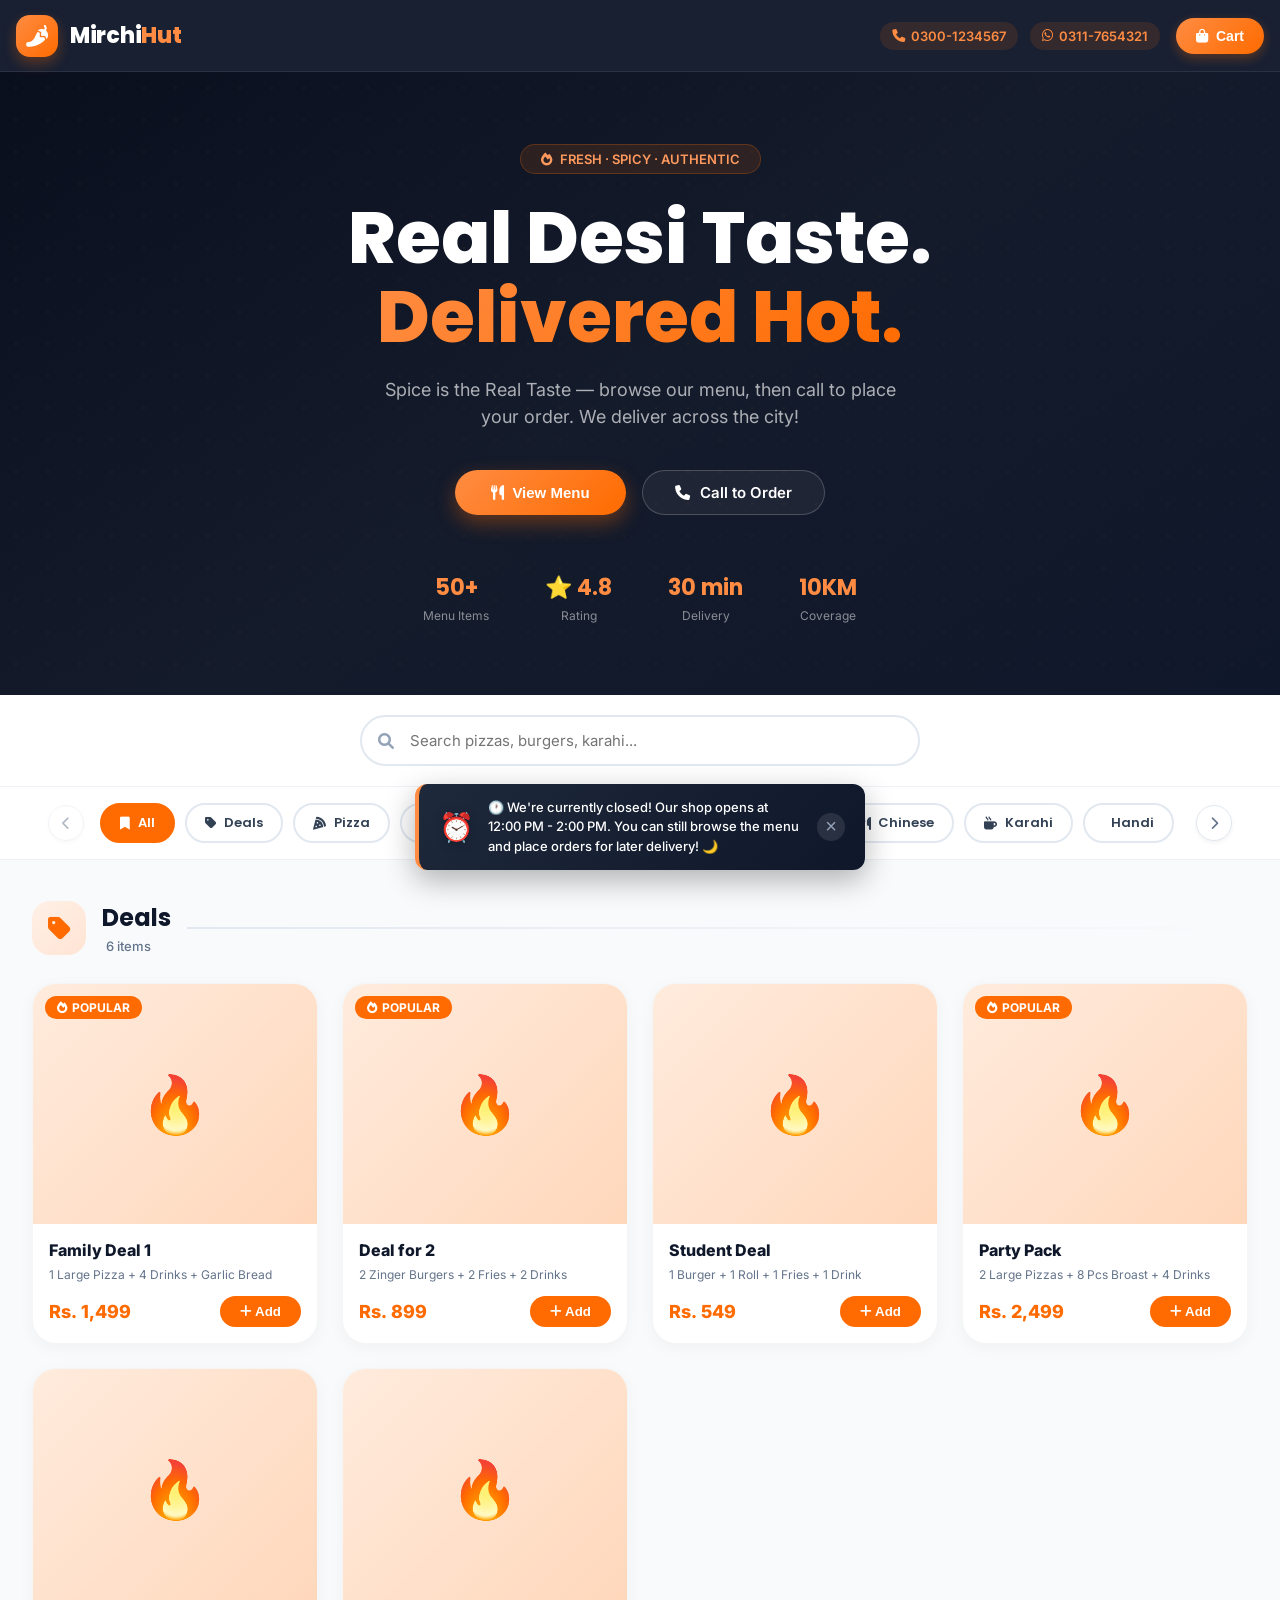
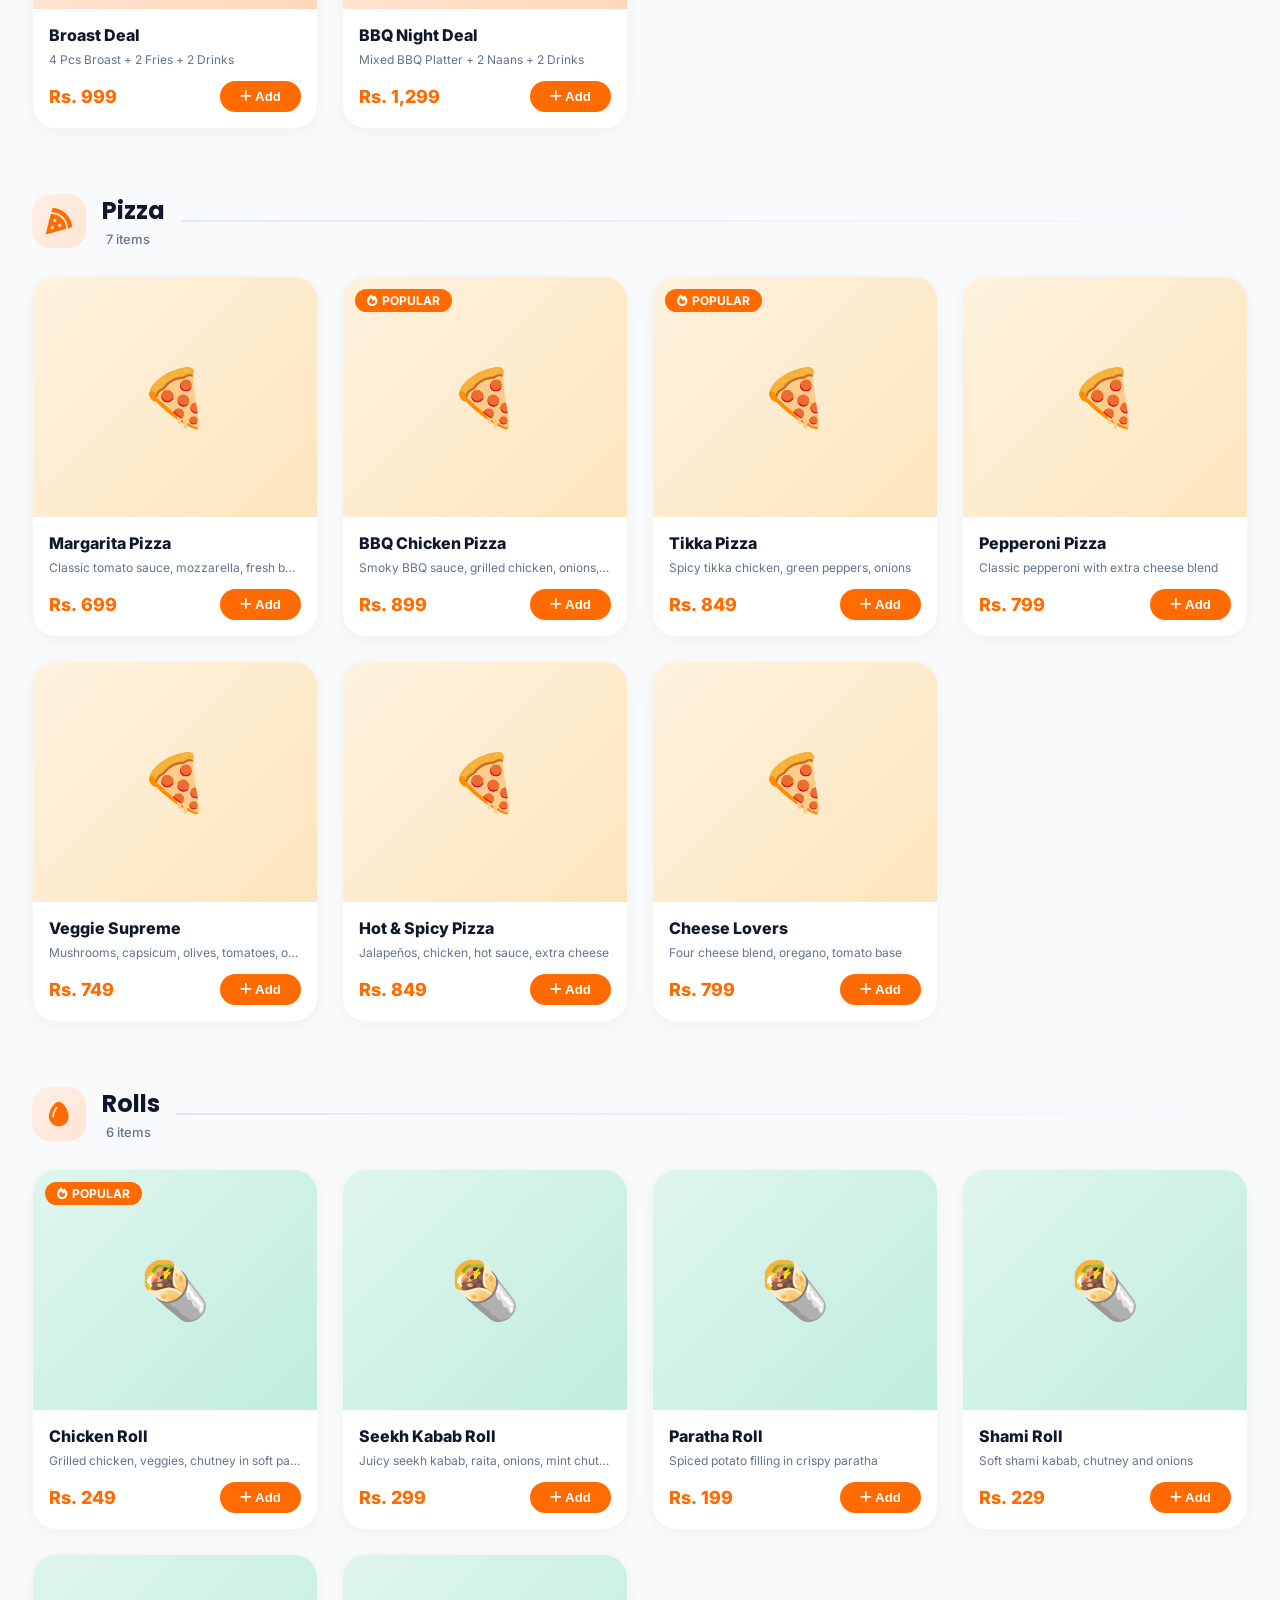
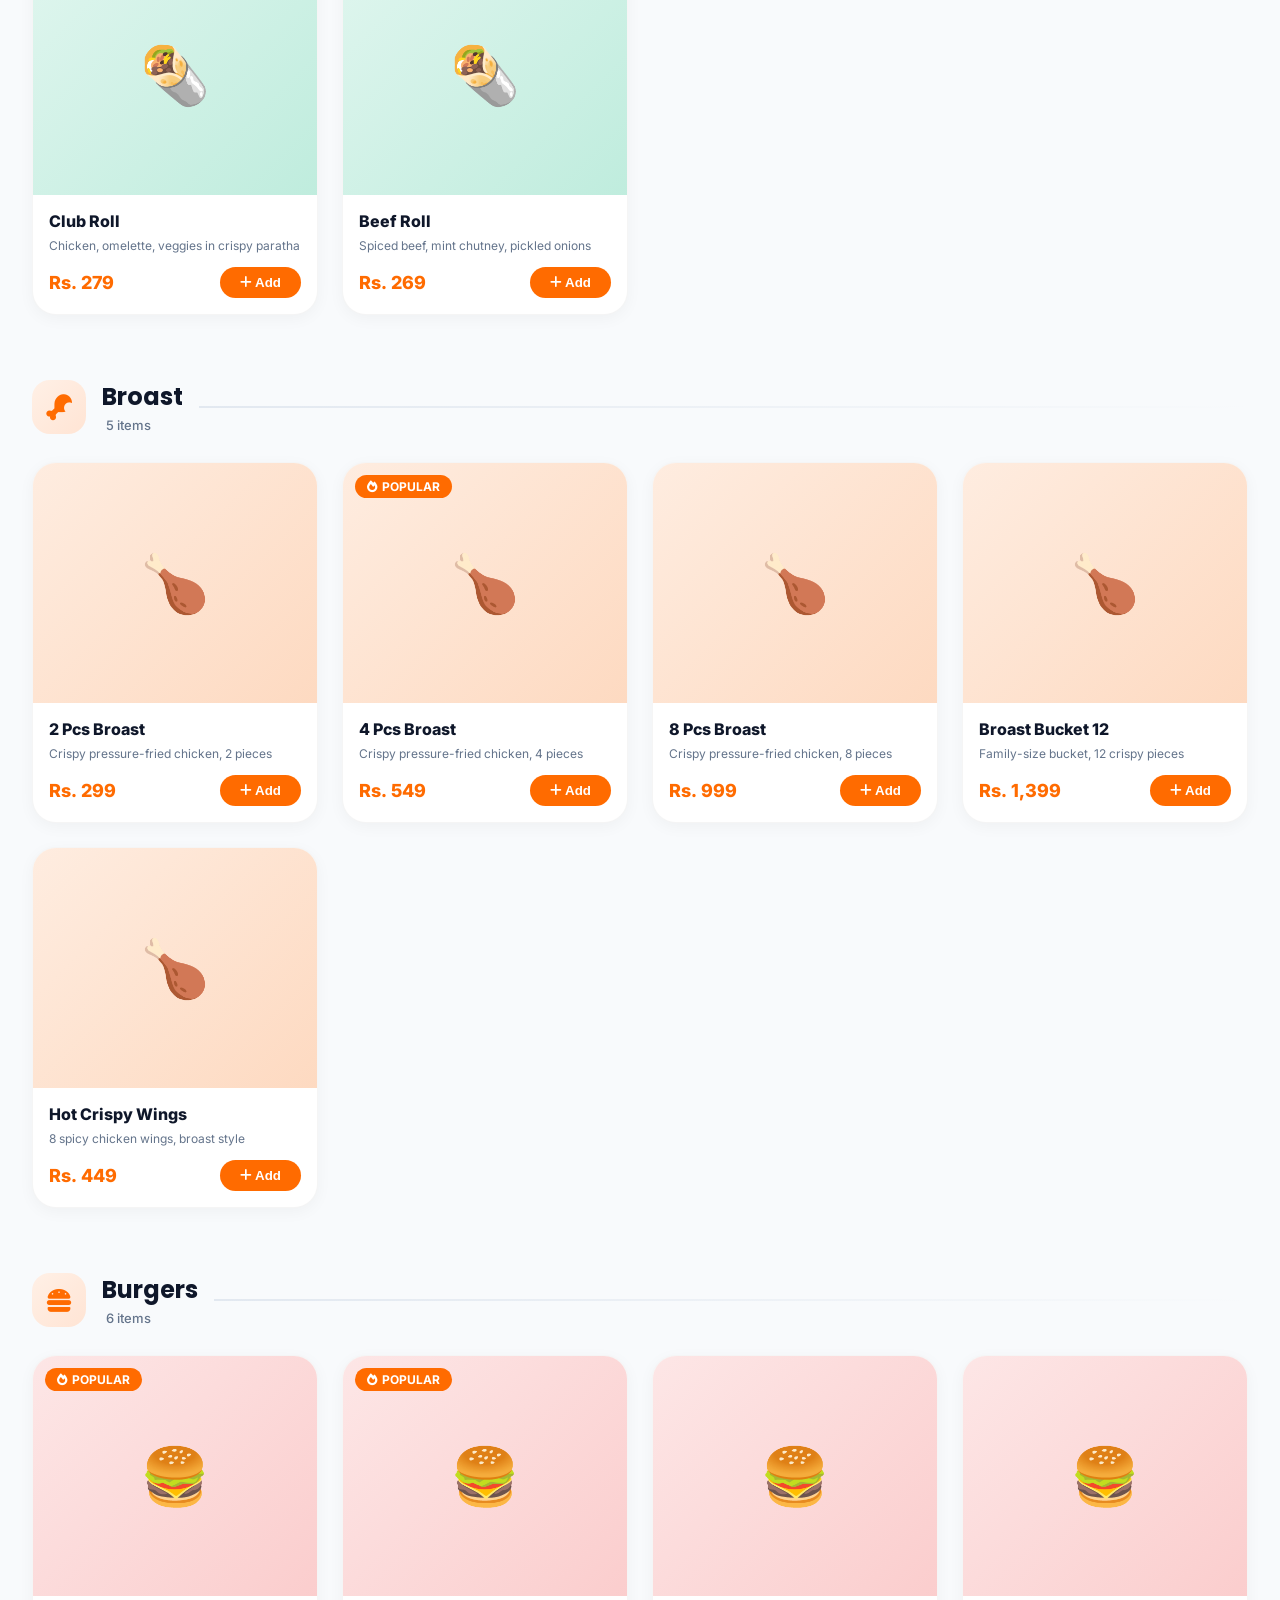
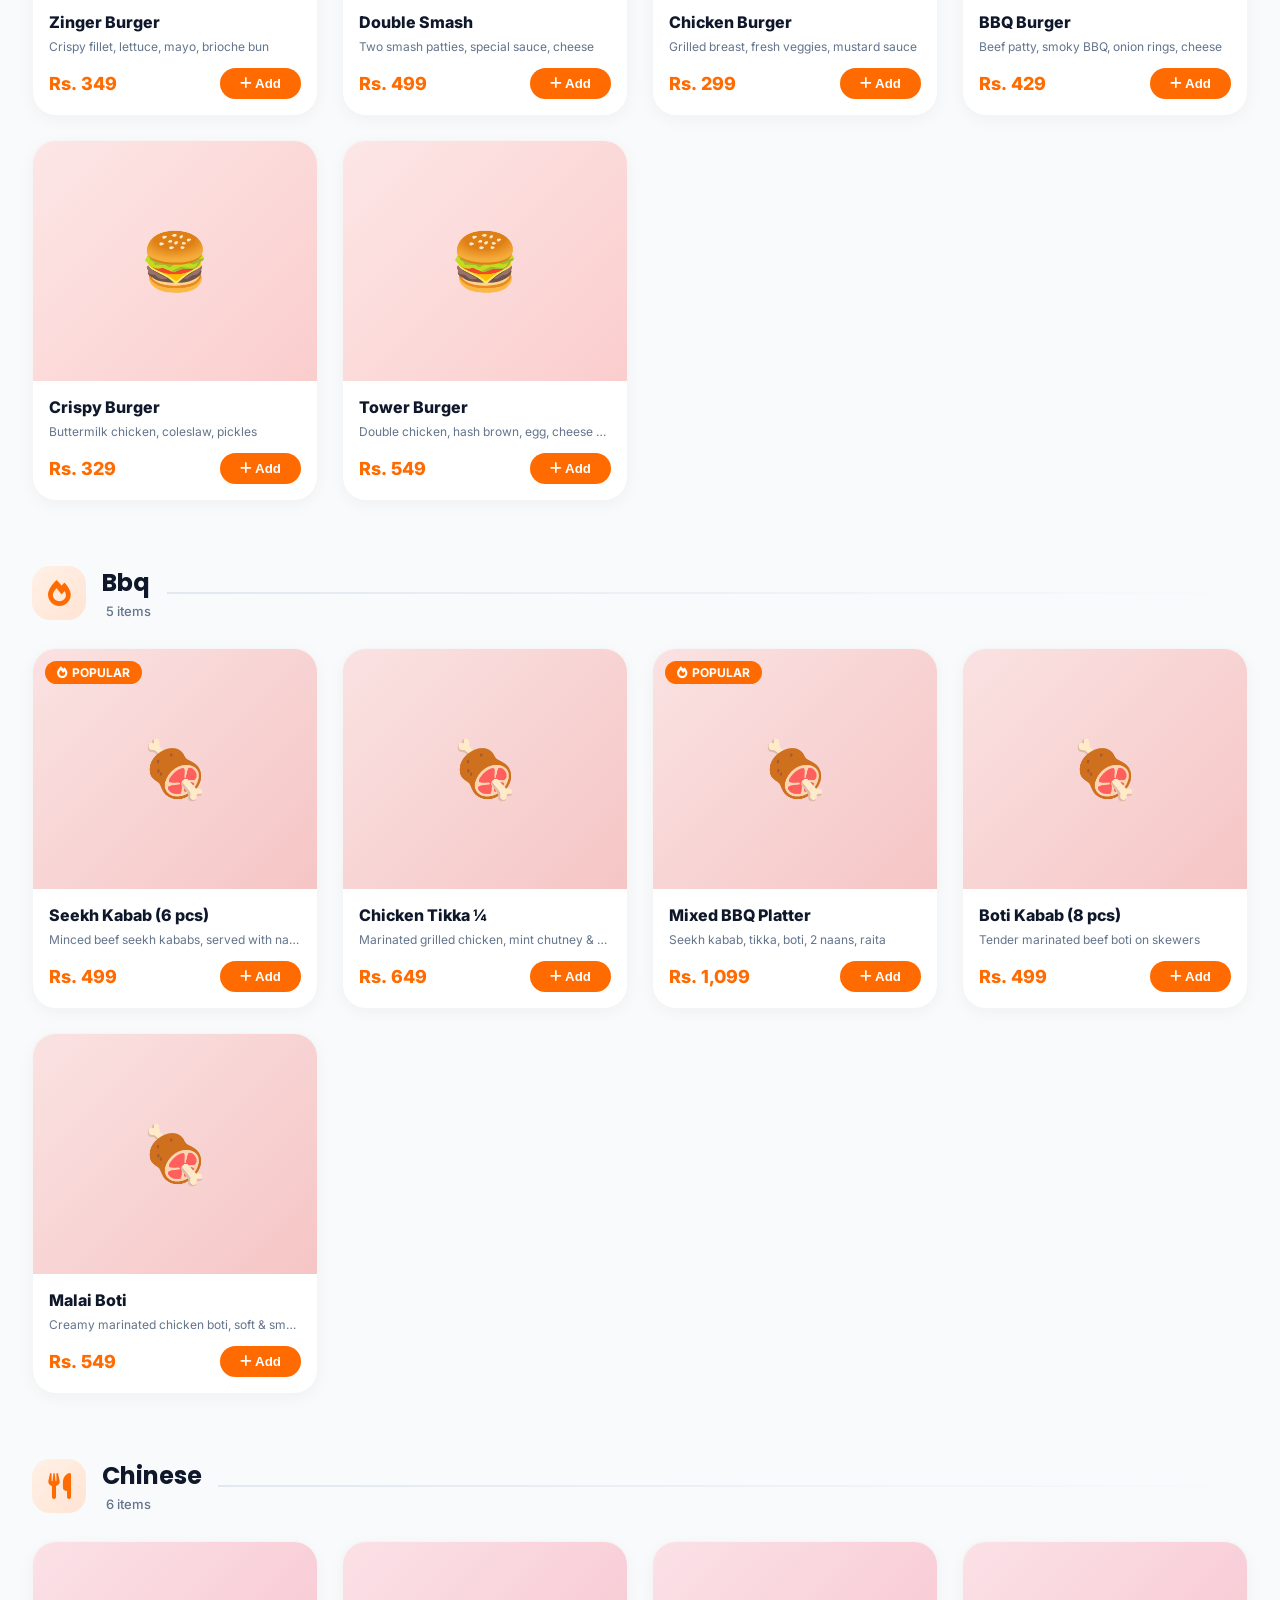
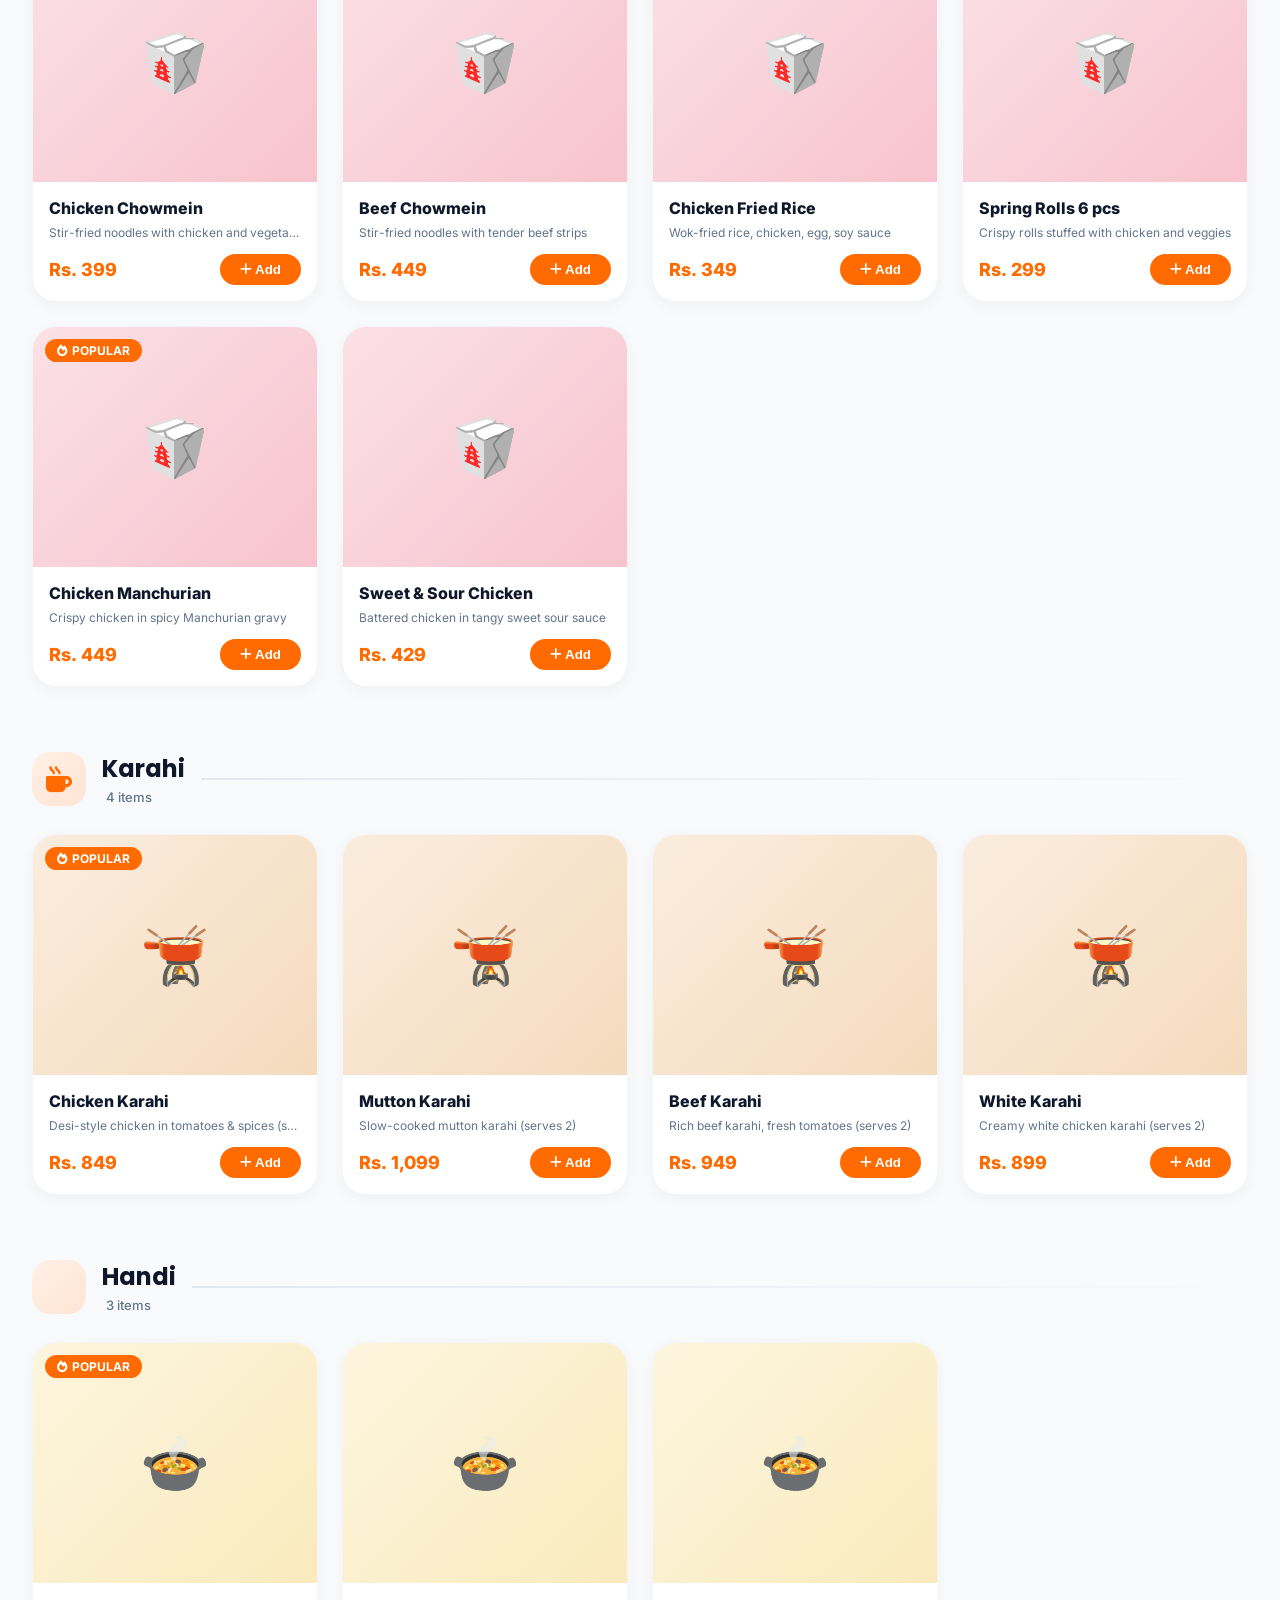
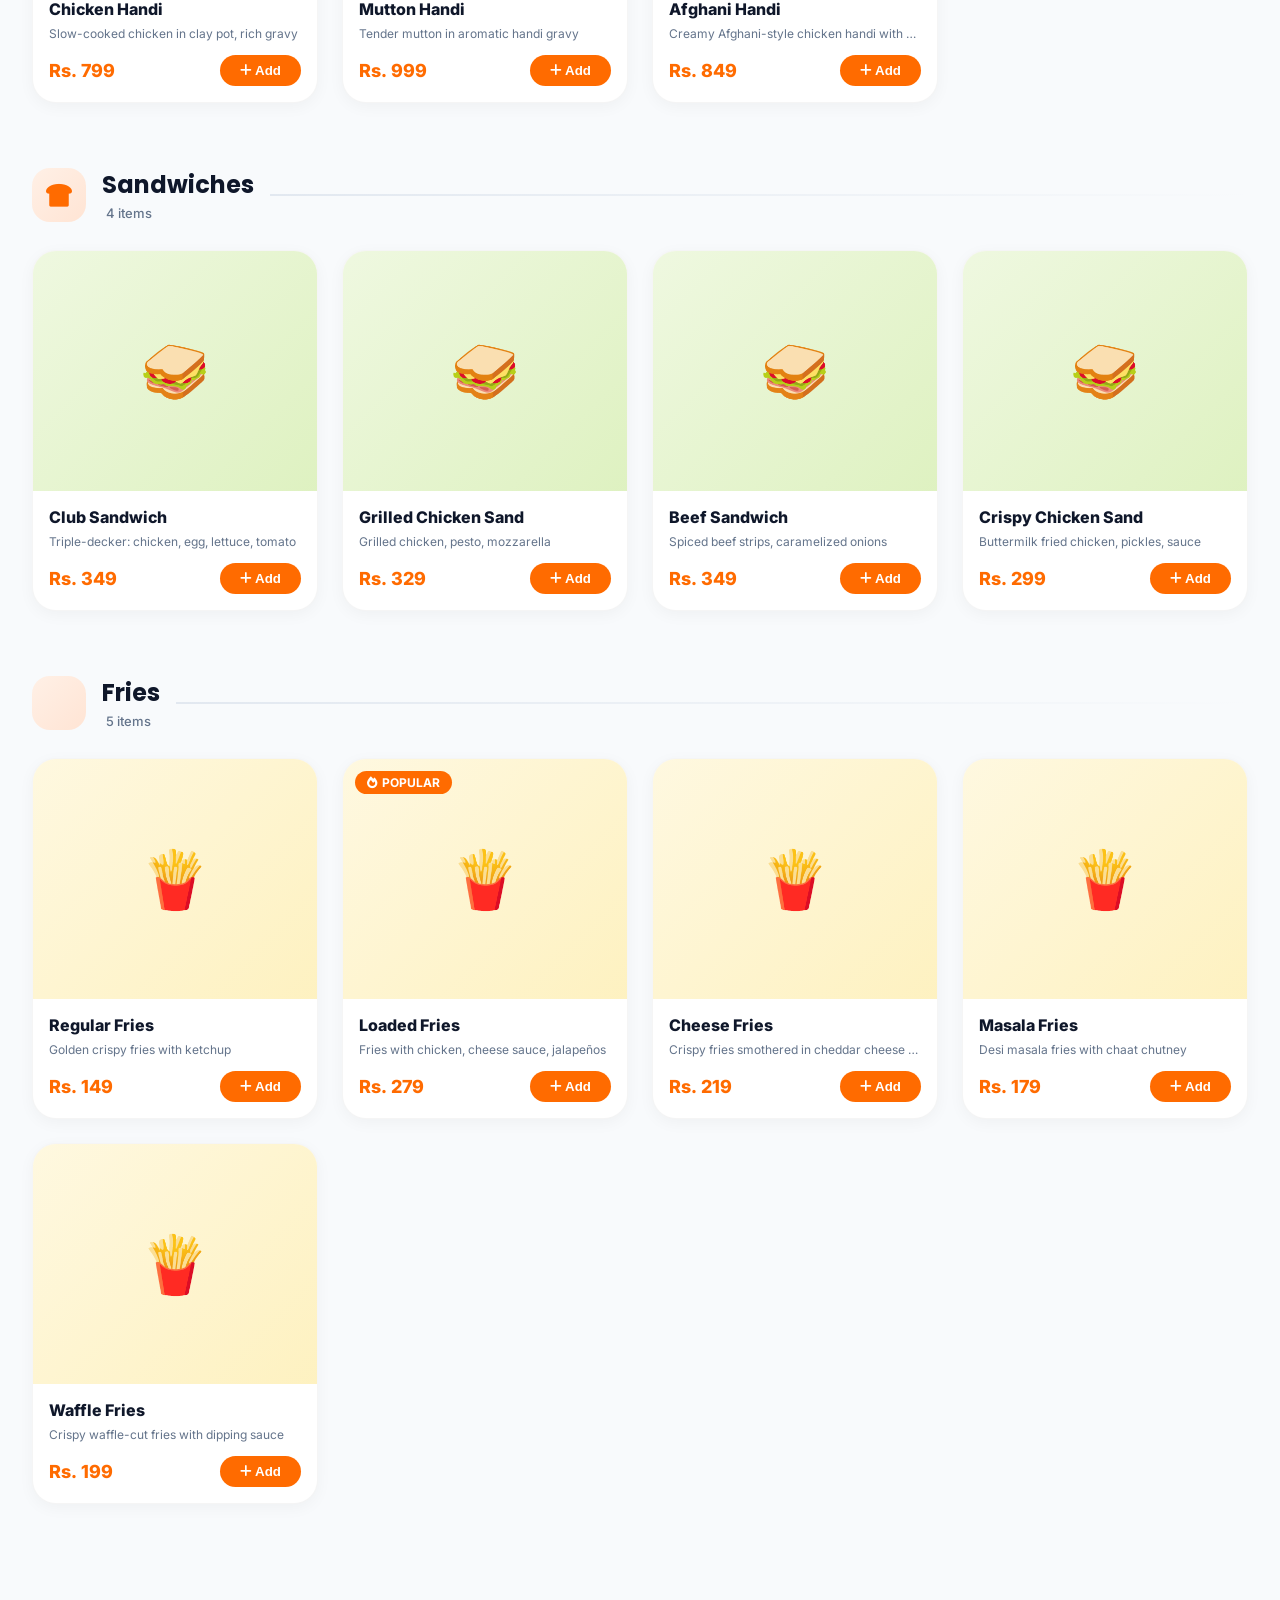
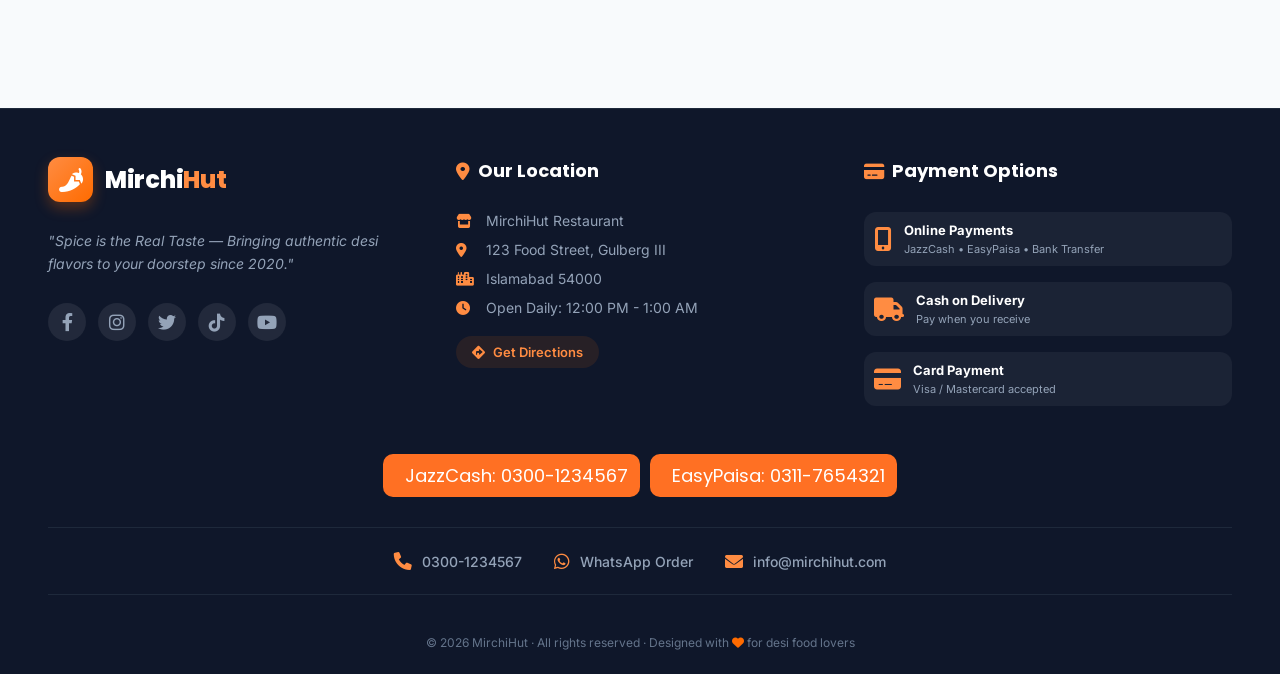
==== commit 786b959a: "Update index.html" ====
--- a/index.html
+++ b/index.html
@@ -134,7 +134,7 @@
                     <div class="footer-address">
                         <p><i class="fas fa-store"></i> MirchiHut Restaurant</p>
                         <p><i class="fas fa-location-dot"></i> 123 Food Street, Gulberg III</p>
-                        <p><i class="fas fa-city"></i> Lahore, Punjab 54000</p>
+                        <p><i class="fas fa-city"></i> Islamabad 54000</p>
                         <p><i class="fas fa-clock"></i> Open Daily: 12:00 PM - 1:00 AM</p>
                     </div>
                     <div class="footer-map">
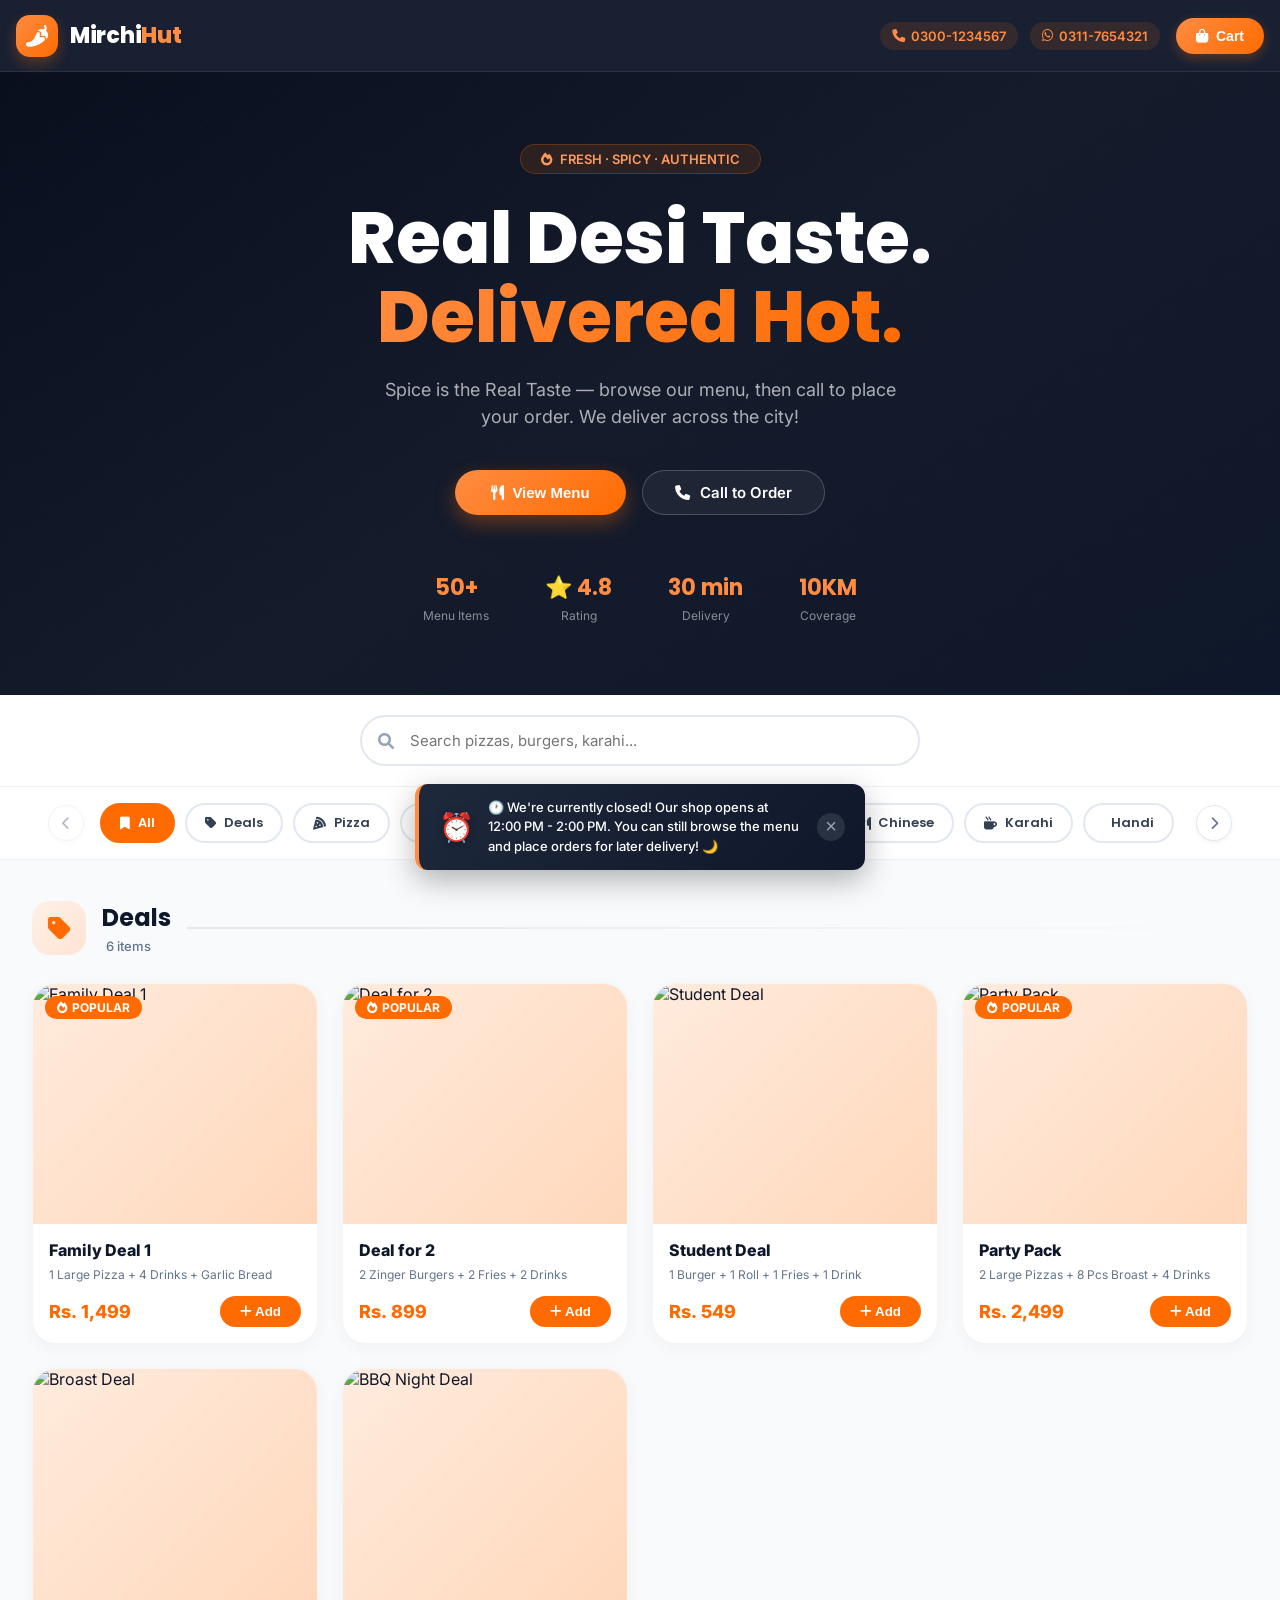
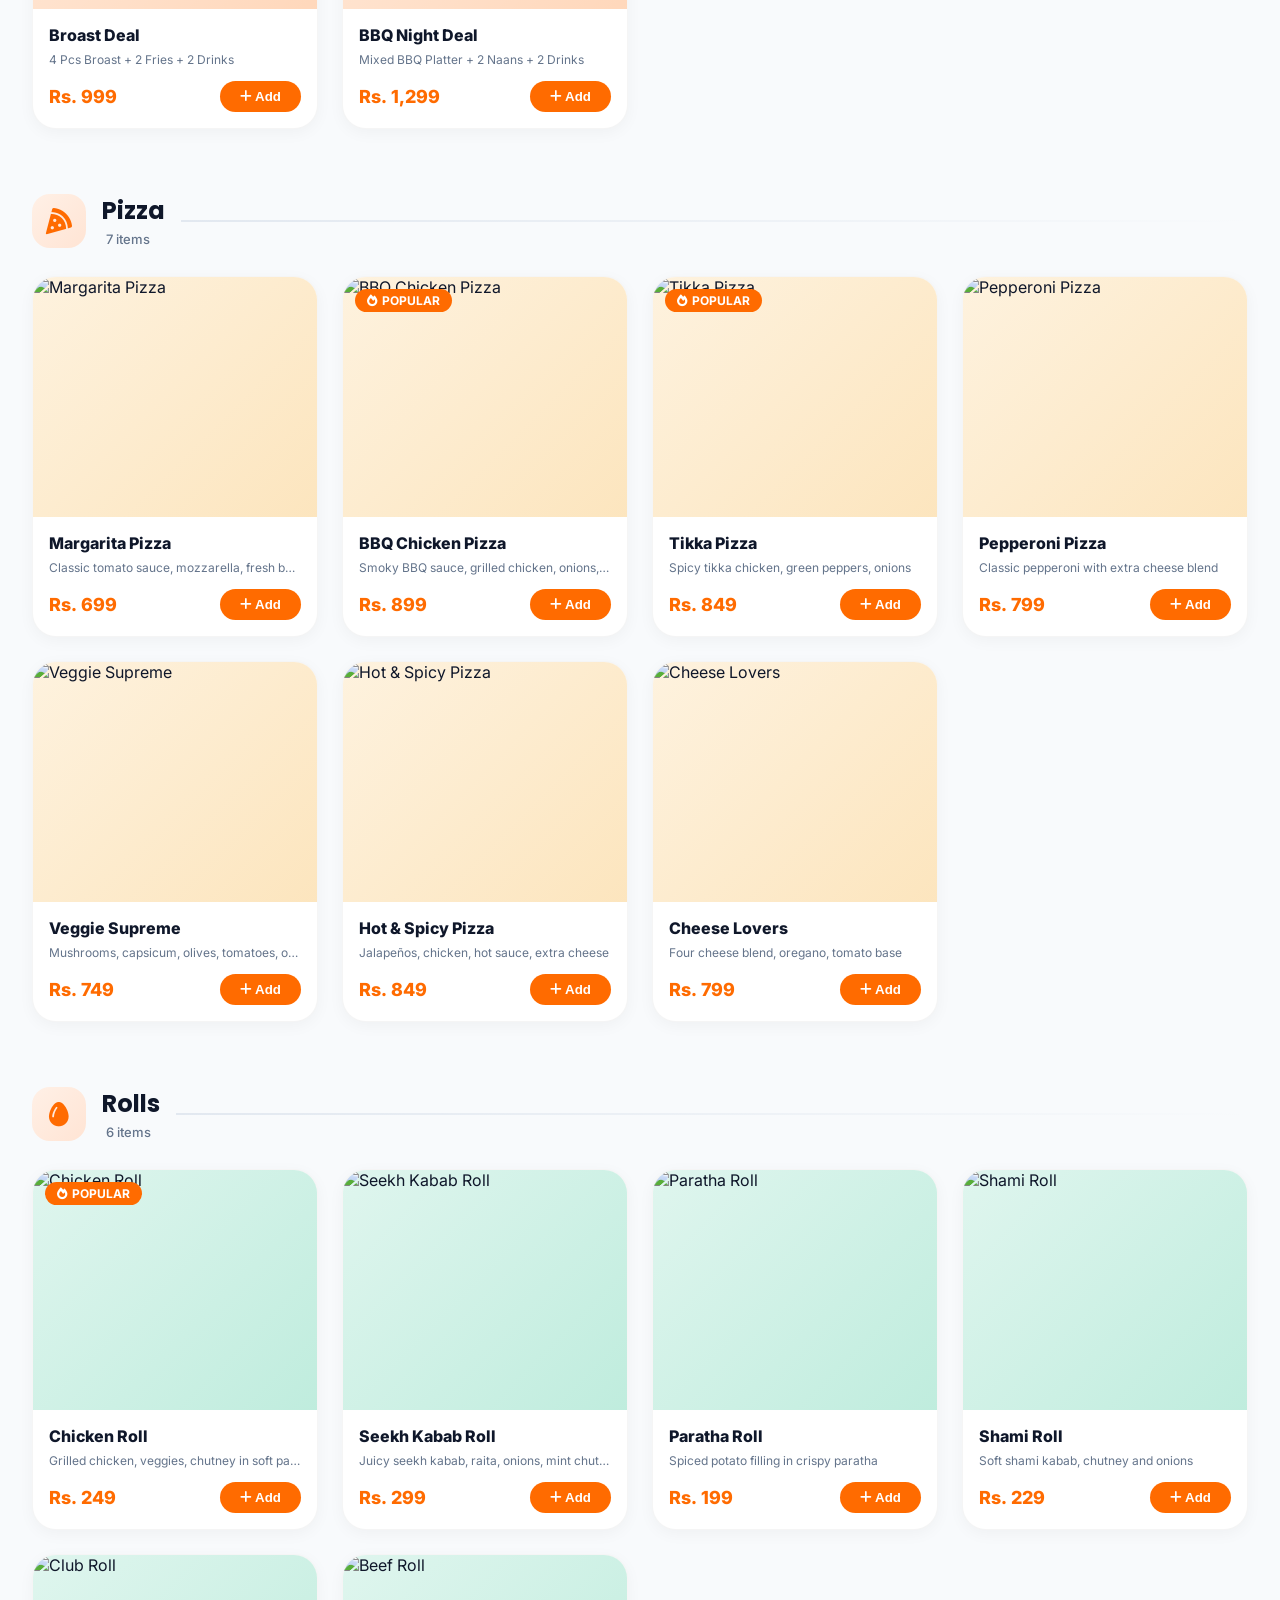
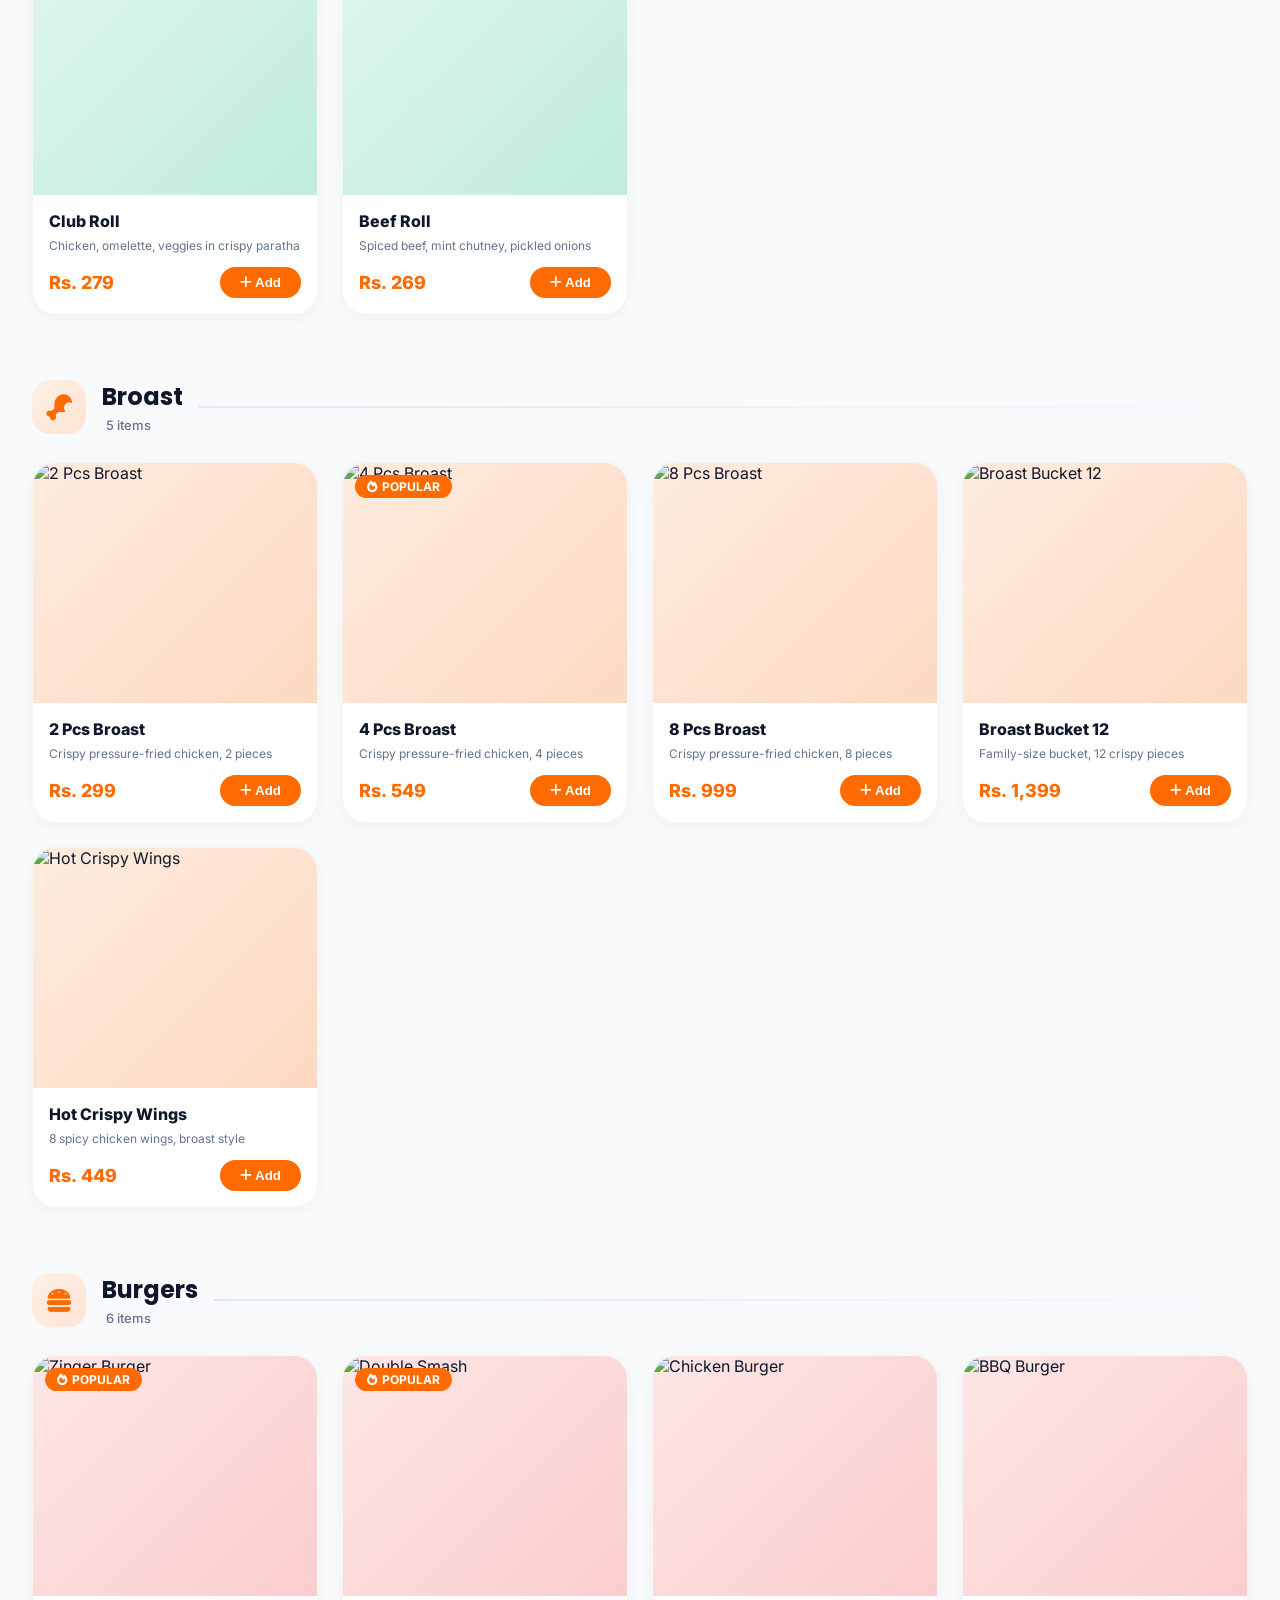
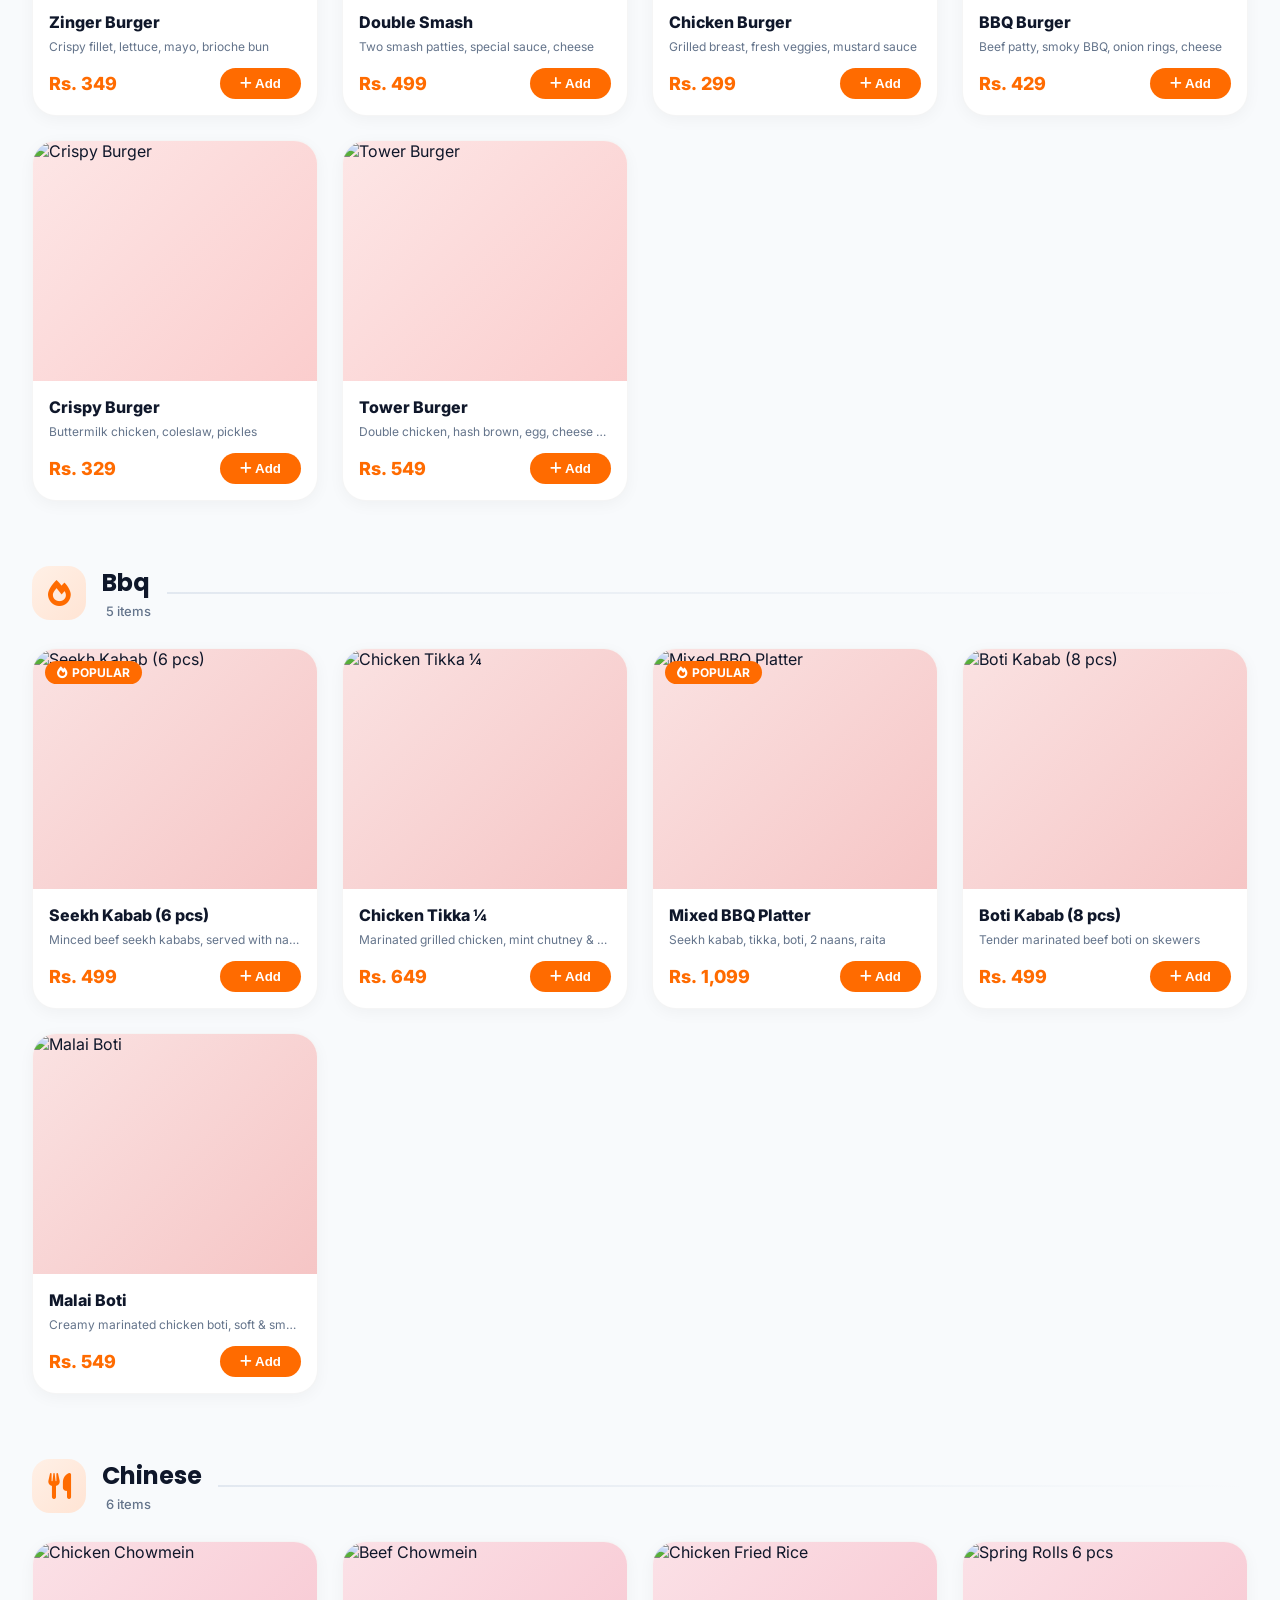
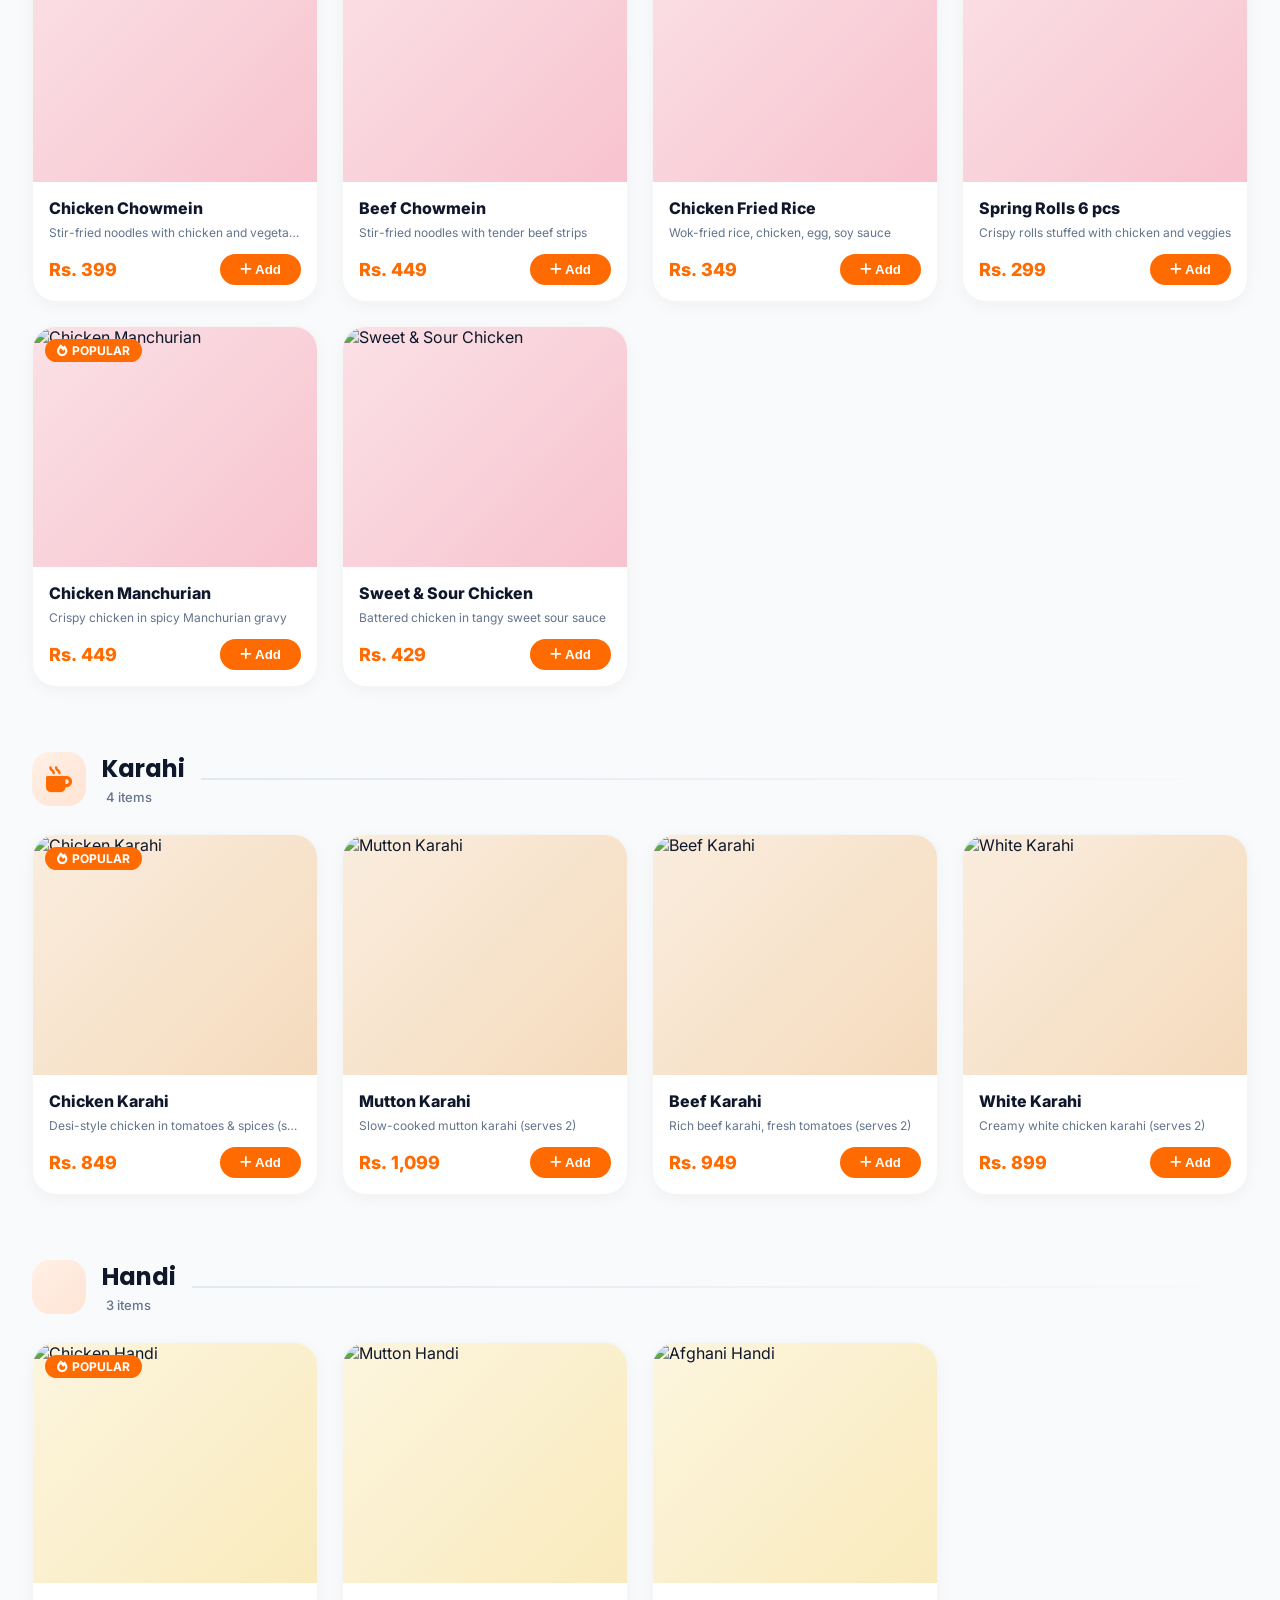
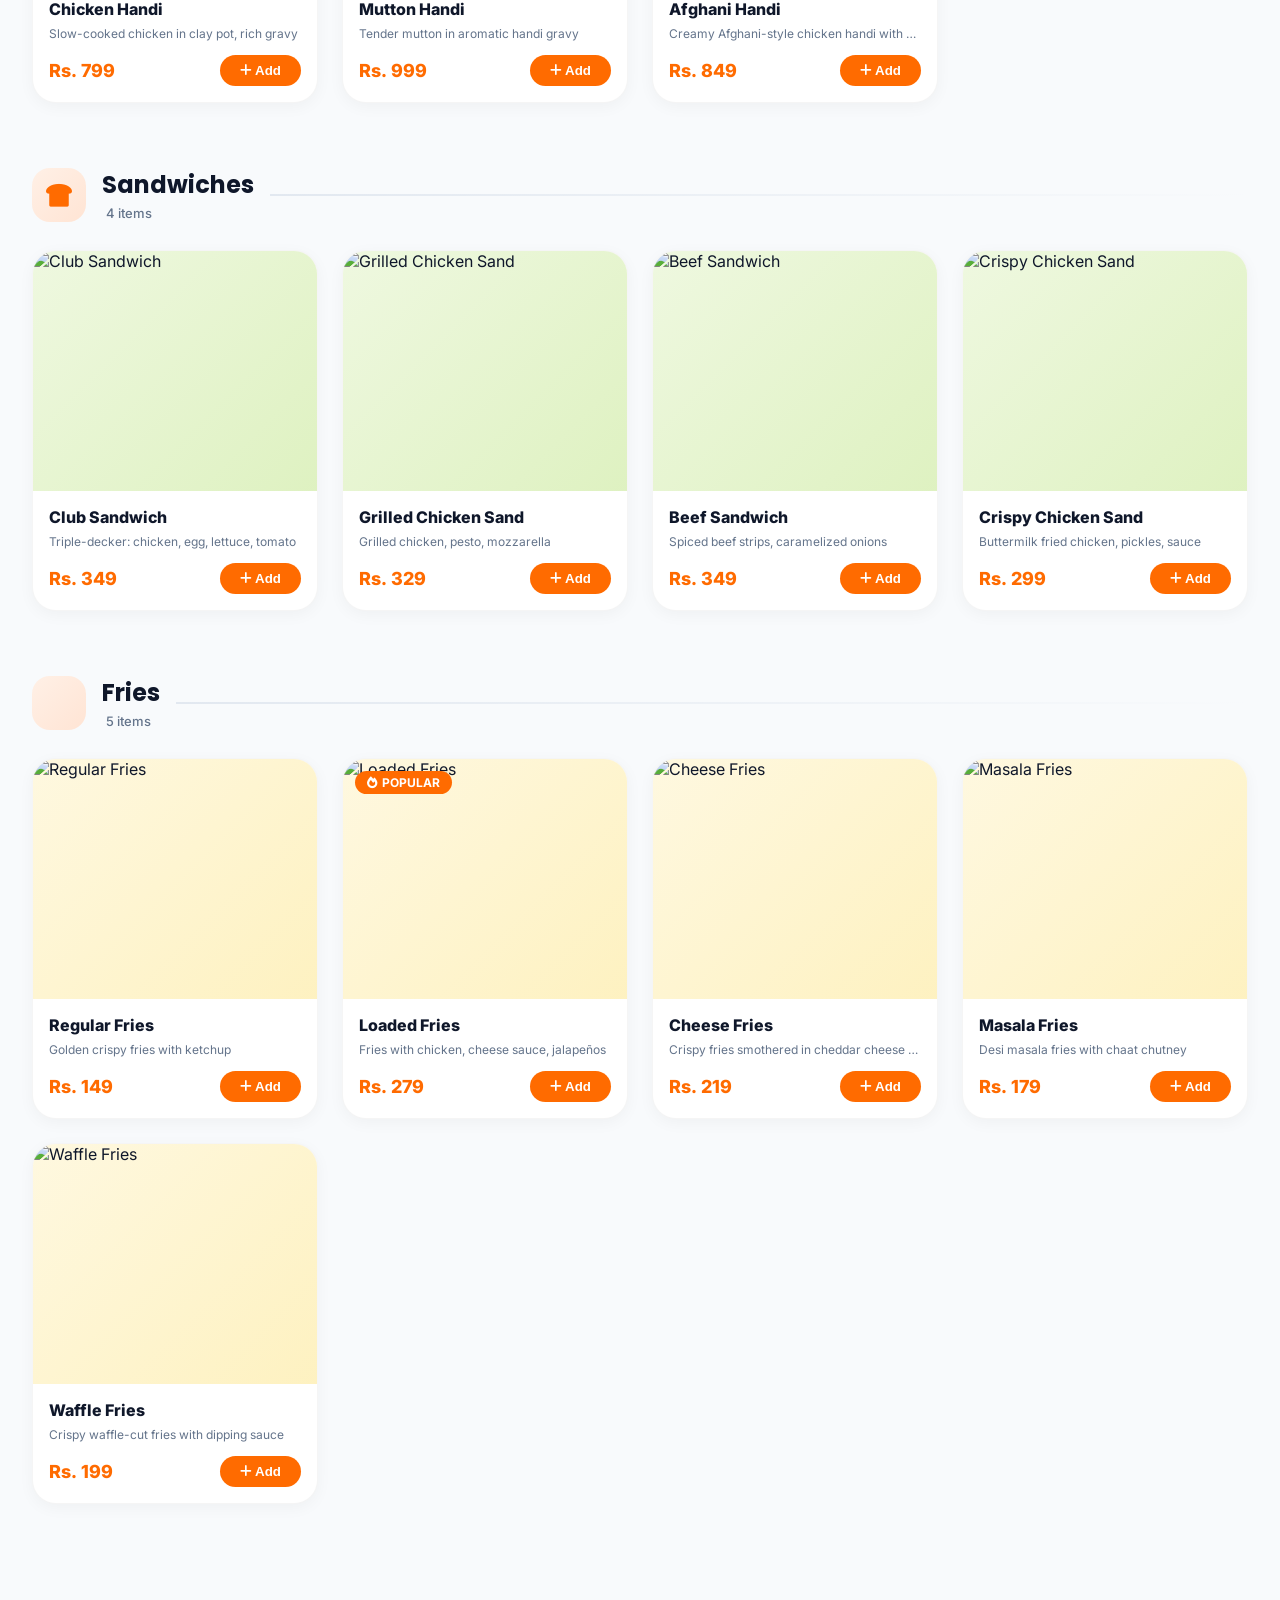
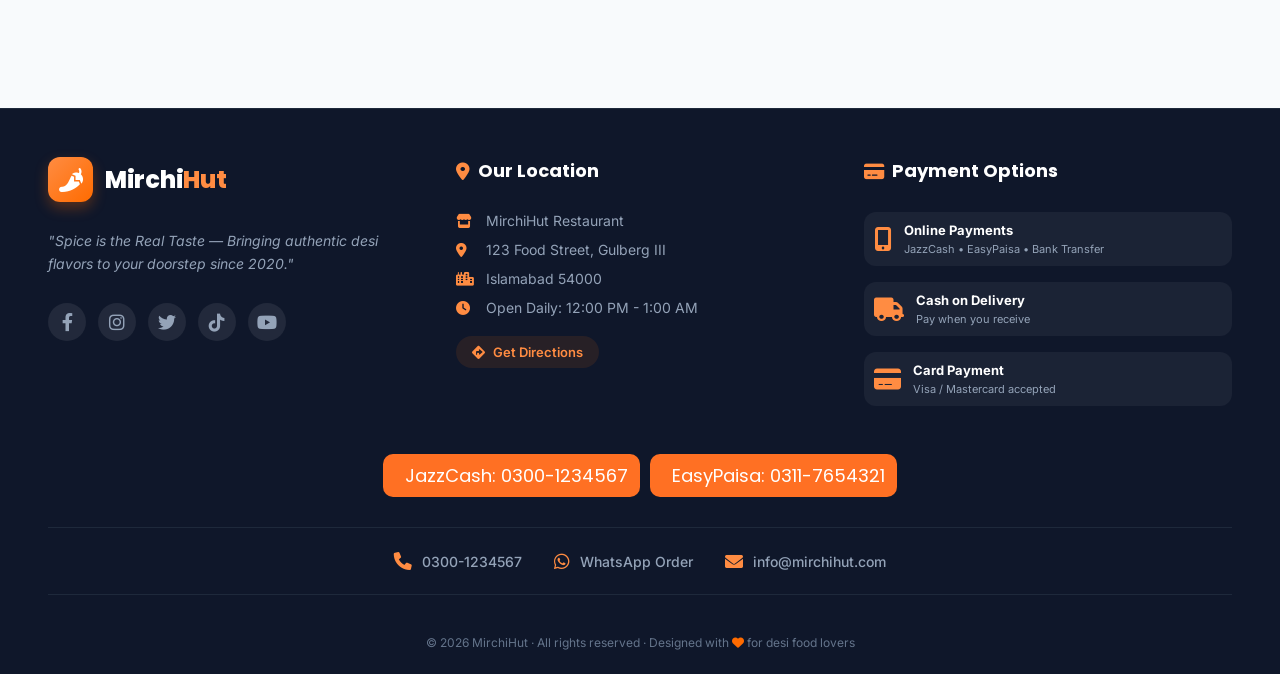
==== commit 6f77a9c2: "added favicon" ====
--- a/index.html
+++ b/index.html
@@ -13,6 +13,7 @@
     <link rel="stylesheet" href="https://cdnjs.cloudflare.com/ajax/libs/font-awesome/6.0.0-beta3/css/all.min.css">
     <!-- Main Stylesheet -->
     <link rel="stylesheet" href="style.css">
+    <link rel="shortcut icon" href="favicon.svg" type="image/x-icon">
 </head>
 
 <body>
--- a/style.css
+++ b/style.css
@@ -3075,6 +3075,10 @@
         font-size: 12px;
     }
 
+    .modal-quantity-label {
+        display: none;
+    }
+
     /* Toast */
     .custom-toast {
         bottom: 16px;
